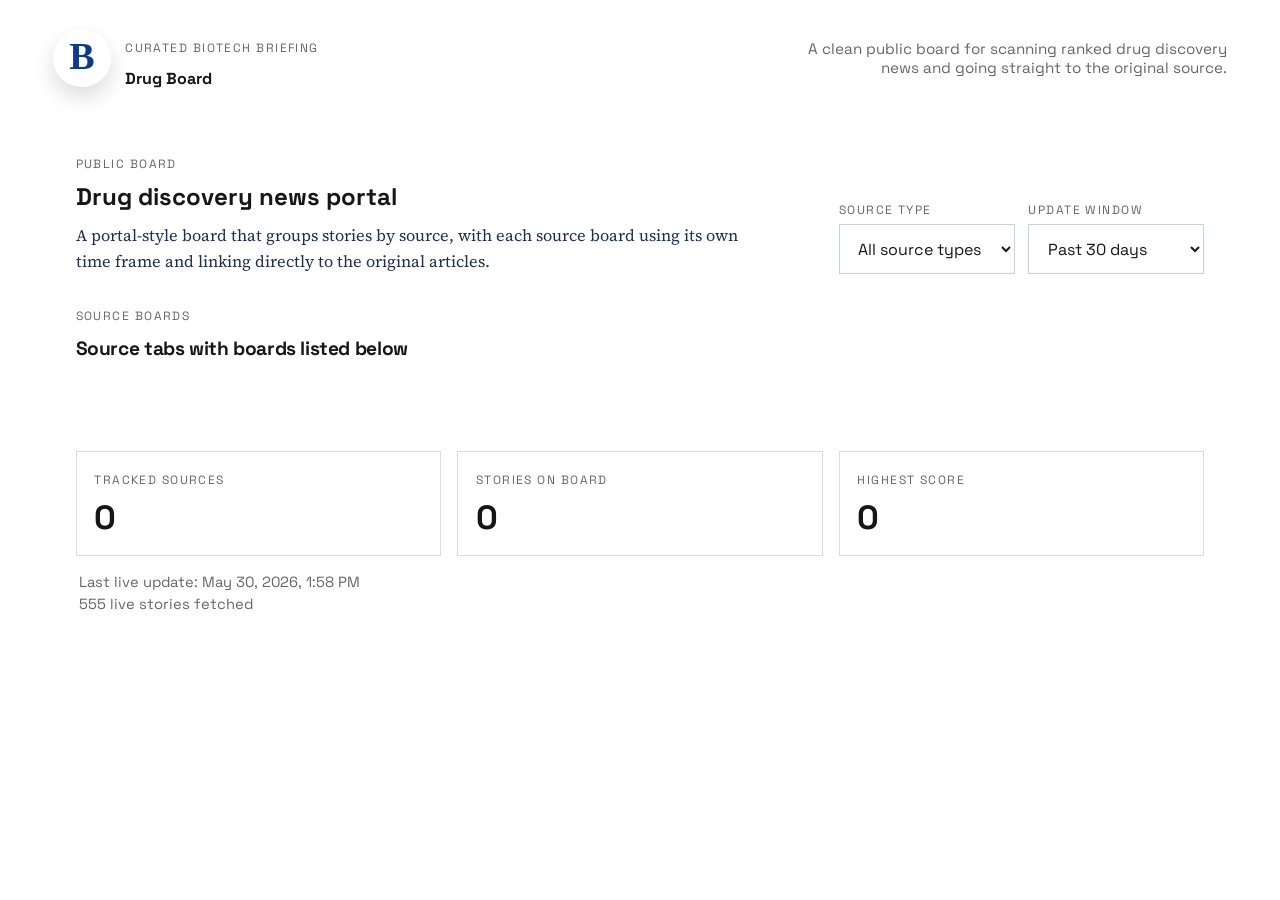
==== board.html @ f60fbf6a "Initial Drug Board website" ====
<!DOCTYPE html>
<html lang="en">
<head>
  <meta charset="UTF-8">
  <meta name="viewport" content="width=device-width, initial-scale=1.0">
  <title>Drug Board | News Board</title>
  <link rel="icon" type="image/svg+xml" href="assets/favicon-b.svg">
  <link rel="preconnect" href="https://fonts.googleapis.com">
  <link rel="preconnect" href="https://fonts.gstatic.com" crossorigin>
  <link href="https://fonts.googleapis.com/css2?family=Space+Grotesk:wght@400;500;700&family=Source+Serif+4:wght@400;600&display=swap" rel="stylesheet">
  <link rel="stylesheet" href="styles.css?v=20260530-board-filters">
</head>
<body data-page="board">
  <div class="background-orb orb-a"></div>
  <div class="background-orb orb-b"></div>

  <main class="app-shell">
    <header class="masthead">
      <div class="masthead-primary">
        <div class="brand-lockup">
          <div class="brand-mark">
            <img src="assets/logo-b.svg" alt="Drug Board logo">
          </div>
          <div>
            <p class="eyebrow">Curated biotech briefing</p>
            <p class="brand-name">Drug Board</p>
          </div>
        </div>
      </div>
      <div class="masthead-note">A clean public board for scanning ranked drug discovery news and going straight to the original source.</div>
    </header>

    <section class="panel board-panel">
      <div class="panel-heading board-heading">
        <div>
          <p class="section-label">Public board</p>
          <h2>Drug discovery news portal</h2>
          <p class="board-intro">
            A portal-style board that groups stories by source, with each source board using its own time frame and linking directly to the original articles.
          </p>
        </div>

        <div class="controls">
          <label class="control">
            <span>Source type</span>
            <select id="source-filter">
              <option value="all">All source types</option>
            </select>
          </label>
          <label class="control">
            <span>Update window</span>
            <select id="update-window">
              <option value="all">All dates</option>
              <option value="1">Yesterday only</option>
              <option value="3">Past 3 days</option>
              <option value="7">Past 7 days</option>
              <option value="30" selected>Past 30 days</option>
            </select>
          </label>
        </div>
      </div>

      <div class="portal-shell">
        <section class="portal-sources">
          <div class="portal-section-head">
            <p class="section-label">Source boards</p>
            <h3>Source tabs with boards listed below</h3>
          </div>
          <div class="portal-tabs" id="portal-tabs"></div>
          <div class="portal-tab-panels" id="portal-tab-panels"></div>
        </section>
      </div>
    </section>

    <section class="panel summary-panel">
      <div class="hero-metrics" id="hero-metrics">
        <article>
          <span class="metric-label">Tracked sources</span>
          <strong id="source-count">0</strong>
        </article>
        <article>
          <span class="metric-label">Stories on board</span>
          <strong id="story-count">0</strong>
        </article>
        <article>
          <span class="metric-label">Highest score</span>
          <strong id="top-score">0</strong>
        </article>
      </div>
      <div class="update-status-bar">
        <div class="update-status-copy">
          <span id="last-updated-label">Last live update: not available yet</span>
          <span id="update-item-count"></span>
        </div>
      </div>
    </section>
  </main>

  <template id="portal-source-tab-template">
    <button class="portal-tab-button" type="button"></button>
  </template>

  <template id="portal-source-panel-template">
    <article class="portal-source-panel">
      <div class="portal-source-board-head">
        <div>
          <p class="section-label portal-source-type"></p>
          <h3 class="portal-source-name"></h3>
        </div>
        <span class="portal-window-badge"></span>
      </div>
      <ul class="portal-story-list"></ul>
      <div class="portal-board-footer">
        <a class="source-link portal-board-link" target="_blank" rel="noreferrer">Visit source</a>
      </div>
    </article>
  </template>

  <script src="app.js?v=20260530-window-badges" defer></script>
</body>
</html>
---- styles.css ----
:root {
  --bg: #d8d8d8;
  --bg-alt: #eeeeee;
  --ink: #161616;
  --muted: #666666;
  --panel: rgba(242, 242, 242, 0.88);
  --line: rgba(22, 22, 22, 0.14);
  --accent: #2f2f2f;
  --accent-soft: rgba(47, 47, 47, 0.12);
  --warm: #3a3a3a;
  --shadow: 0 24px 60px rgba(0, 0, 0, 0.14);
}

* {
  box-sizing: border-box;
}

html {
  scroll-behavior: smooth;
}

body {
  margin: 0;
  min-height: 100vh;
  color: var(--ink);
  background:
    radial-gradient(circle at top left, rgba(120, 120, 120, 0.16), transparent 30%),
    linear-gradient(180deg, #f1f1f1 0%, #e3e3e3 45%, #d6d6d6 100%);
  font-family: "Space Grotesk", sans-serif;
  position: relative;
  overflow-x: hidden;
}

.background-orb {
  position: fixed;
  width: 34rem;
  height: 34rem;
  border-radius: 999px;
  filter: blur(48px);
  opacity: 0.55;
  pointer-events: none;
  z-index: 0;
}

.orb-a {
  top: -10rem;
  right: -10rem;
  background: rgba(110, 110, 110, 0.18);
}

.orb-b {
  left: -8rem;
  bottom: -10rem;
  background: rgba(90, 90, 90, 0.16);
}

.app-shell {
  width: min(1180px, calc(100% - 2rem));
  margin: 0 auto;
  padding: 1.4rem 0 4rem;
  position: relative;
  z-index: 1;
}

.masthead {
  display: flex;
  align-items: center;
  justify-content: space-between;
  gap: 1rem;
  margin-bottom: 1rem;
  padding: 0.35rem 0.2rem;
}

.masthead-primary {
  display: flex;
  align-items: center;
  gap: 1rem;
  flex-wrap: wrap;
}

.brand-lockup {
  display: flex;
  align-items: center;
  gap: 0.9rem;
}

.brand-mark {
  width: 3.6rem;
  height: 3.6rem;
  display: grid;
  place-items: center;
  border-radius: 999px;
  box-shadow: 0 14px 28px rgba(0, 0, 0, 0.12);
  overflow: hidden;
}

.brand-mark img {
  width: 100%;
  height: 100%;
  display: block;
}

.brand-name {
  margin: 0.2rem 0 0;
  font-size: 1rem;
  font-weight: 700;
  color: var(--ink);
}

.page-switcher {
  display: flex;
  gap: 0.65rem;
  flex-wrap: wrap;
}

.public-board-badge {
  display: inline-flex;
  align-items: center;
  padding: 0.72rem 1rem;
  border-radius: 999px;
  border: 1px solid rgba(40, 40, 40, 0.16);
  background: rgba(255, 255, 255, 0.7);
  color: var(--accent);
  font-size: 0.92rem;
  font-weight: 600;
}

.page-link {
  display: inline-flex;
  align-items: center;
  padding: 0.7rem 0.95rem;
  border-radius: 999px;
  border: 1px solid rgba(40, 40, 40, 0.16);
  background: rgba(255, 255, 255, 0.7);
  color: var(--ink);
  text-decoration: none;
  font-size: 0.92rem;
  transition: transform 160ms ease, background 160ms ease, border-color 160ms ease;
}

.page-link:hover {
  transform: translateY(-1px);
  color: var(--accent);
}

.page-link.active {
  background: rgba(47, 47, 47, 0.1);
  border-color: rgba(47, 47, 47, 0.18);
  color: var(--accent);
  font-weight: 600;
}

.masthead-note {
  max-width: 28rem;
  text-align: right;
  color: var(--muted);
  font-size: 0.95rem;
}

.panel {
  border: 1px solid var(--line);
  background: linear-gradient(180deg, rgba(248, 248, 248, 0.95), rgba(233, 233, 233, 0.88));
  backdrop-filter: blur(18px);
  box-shadow: var(--shadow);
}

.eyebrow,
.section-label,
.metric-label,
.news-meta,
.score-breakdown,
.control span {
  text-transform: uppercase;
  letter-spacing: 0.12em;
  font-size: 0.75rem;
  color: var(--muted);
}

.panel h2,
.sidebar-card h3,
.news-headline {
  margin: 0;
  line-height: 1.05;
}

.strategy-grid p,
.sidebar-card p,
.news-summary {
  font-family: "Source Serif 4", serif;
  font-size: 1.08rem;
  line-height: 1.65;
  color: #2b2b2b;
}

.hero-metrics {
  display: grid;
  grid-template-columns: repeat(3, minmax(0, 1fr));
  gap: 1rem;
}

.hero-metrics article,
.strategy-grid article,
.sidebar-card,
.news-card {
  border: 1px solid rgba(40, 40, 40, 0.16);
  background: rgba(255, 255, 255, 0.66);
}

.hero-metrics article {
  border-radius: 0;
  padding: 1rem 1.1rem;
}

.hero-metrics strong {
  display: block;
  margin-top: 0.4rem;
  font-size: 2.1rem;
  letter-spacing: -0.03em;
}

.panel {
  margin-top: 1.5rem;
  border-radius: 28px;
  padding: 1.6rem;
  animation: rise-in 0.7s ease-out both;
  animation-delay: 0.08s;
}

.summary-panel {
  padding-top: 1.2rem;
  padding-bottom: 1.2rem;
}

.update-status-bar {
  display: flex;
  justify-content: space-between;
  gap: 1rem;
  margin-top: 1rem;
  padding: 0.1rem 0.2rem 0;
  color: var(--muted);
  font-size: 0.92rem;
}

.update-status-copy {
  display: grid;
  gap: 0.25rem;
}

.update-status-actions {
  display: flex;
  align-items: center;
  justify-content: flex-end;
  flex-wrap: wrap;
  gap: 0.8rem;
}

.update-now-button {
  min-width: 8.5rem;
}

.update-now-button:disabled {
  cursor: wait;
  opacity: 0.72;
  transform: none;
}

.update-now-status {
  margin: 0;
  min-height: 0;
  text-align: right;
}

.panel-heading,
.board-heading {
  display: flex;
  align-items: end;
  justify-content: space-between;
  gap: 1rem;
}

.strategy-grid {
  margin-top: 1rem;
  display: grid;
  grid-template-columns: repeat(3, minmax(0, 1fr));
  gap: 1rem;
}

.board-intro {
  max-width: 42rem;
  margin: 0.8rem 0 0;
  font-family: "Source Serif 4", serif;
  font-size: 1.02rem;
  line-height: 1.6;
  color: #1c304d;
}

.portal-shell {
  margin-top: 1.35rem;
  display: grid;
  gap: 1.1rem;
}

.portal-section-head h3 {
  margin: 0.15rem 0 0;
  font-size: 1.2rem;
  letter-spacing: -0.02em;
}

.portal-sources {
  display: grid;
  gap: 0.9rem;
}

.portal-tabs {
  display: flex;
  flex-wrap: wrap;
  gap: 0.7rem;
}

.portal-tab-button {
  display: inline-flex;
  align-items: center;
  padding: 0.7rem 1rem;
  border-radius: 0;
  border: 1px solid rgba(40, 40, 40, 0.16);
  background: linear-gradient(180deg, #edf6ff 0%, #dbeeff 100%);
  color: var(--ink);
  font: inherit;
  cursor: pointer;
  transition: transform 160ms ease, background 160ms ease, border-color 160ms ease;
  box-shadow: 0 6px 16px rgba(0, 0, 0, 0.08);
}

.portal-tab-button:hover {
  transform: translateY(-2px);
  color: var(--accent);
  box-shadow: 0 8px 18px rgba(0, 0, 0, 0.1);
}

.portal-tab-button.active {
  background: linear-gradient(180deg, #dcecff 0%, #c8e0ff 100%);
  border-color: rgba(92, 142, 196, 0.35);
  color: var(--accent);
  font-weight: 600;
}

.portal-tab-button:nth-child(4n + 1) {
  background: linear-gradient(180deg, #edf6ff 0%, #dbeeff 100%);
  border-color: rgba(148, 181, 214, 0.4);
}

.portal-tab-button:nth-child(4n + 2) {
  background: linear-gradient(180deg, #fff7dd 0%, #f9edbf 100%);
  border-color: rgba(208, 190, 122, 0.42);
}

.portal-tab-button:nth-child(4n + 3) {
  background: linear-gradient(180deg, #eef8e7 0%, #dbeccd 100%);
  border-color: rgba(151, 183, 133, 0.4);
}

.portal-tab-button:nth-child(4n + 4) {
  background: linear-gradient(180deg, #f7ecff 0%, #ead6fb 100%);
  border-color: rgba(175, 150, 208, 0.4);
}

.portal-tab-button:nth-child(4n + 2).active {
  background: linear-gradient(180deg, #fef0be 0%, #f4e29a 100%);
}

.portal-tab-button:nth-child(4n + 3).active {
  background: linear-gradient(180deg, #deefcf 0%, #c9dfb6 100%);
}

.portal-tab-button:nth-child(4n + 4).active {
  background: linear-gradient(180deg, #eddcff 0%, #dec3fb 100%);
}

.portal-tab-panels {
  display: grid;
  gap: 1rem;
}

.portal-source-panel {
  border: 1px solid rgba(40, 40, 40, 0.16);
  background: linear-gradient(180deg, #f7fbff 0%, #eef6ff 100%);
  border-radius: 0;
  padding: 1rem 1rem 0.95rem;
  box-shadow: 0 10px 24px rgba(0, 0, 0, 0.08);
}

.portal-source-panel:nth-child(4n + 1) {
  background: linear-gradient(180deg, #f7fbff 0%, #eef6ff 100%);
  border-color: rgba(148, 181, 214, 0.42);
}

.portal-source-panel:nth-child(4n + 2) {
  background: linear-gradient(180deg, #fffbee 0%, #fff3d6 100%);
  border-color: rgba(208, 190, 122, 0.42);
}

.portal-source-panel:nth-child(4n + 3) {
  background: linear-gradient(180deg, #f5fbef 0%, #e8f4dd 100%);
  border-color: rgba(151, 183, 133, 0.42);
}

.portal-source-panel:nth-child(4n + 4) {
  background: linear-gradient(180deg, #fbf7ff 0%, #f0e7fb 100%);
  border-color: rgba(175, 150, 208, 0.42);
}

.portal-source-board-head {
  display: flex;
  align-items: flex-start;
  justify-content: space-between;
  gap: 0.8rem;
}

.portal-source-board-head h3 {
  margin: 0.15rem 0 0;
  font-size: 1.12rem;
  letter-spacing: -0.02em;
}

.portal-window-badge {
  flex-shrink: 0;
  display: inline-flex;
  align-items: center;
  padding: 0.42rem 0.72rem;
  border-radius: 999px;
  background: rgba(70, 70, 70, 0.08);
  border: 1px solid rgba(70, 70, 70, 0.14);
  color: var(--accent);
  font-size: 0.78rem;
  font-weight: 600;
}

.portal-story-list {
  list-style: none;
  margin: 1rem 0 0;
  padding: 0;
  display: grid;
  gap: 0.7rem;
}

.workspace-tab-panels {
  display: grid;
  gap: 1rem;
}

.workspace-source-panel {
  padding-bottom: 1.1rem;
}

.workspace-source-stories {
  margin-top: 1rem;
  display: grid;
  gap: 1rem;
}

body[data-page="workspace"] .workspace-source-panel:nth-child(4n + 1) {
  background: linear-gradient(180deg, #f7fbff 0%, #eef6ff 100%);
  border-color: rgba(148, 181, 214, 0.42);
}

body[data-page="workspace"] .workspace-source-panel:nth-child(4n + 2) {
  background: linear-gradient(180deg, #fffbee 0%, #fff3d6 100%);
  border-color: rgba(208, 190, 122, 0.42);
}

body[data-page="workspace"] .workspace-source-panel:nth-child(4n + 3) {
  background: linear-gradient(180deg, #f5fbef 0%, #e8f4dd 100%);
  border-color: rgba(151, 183, 133, 0.42);
}

body[data-page="workspace"] .workspace-source-panel:nth-child(4n + 4) {
  background: linear-gradient(180deg, #fbf7ff 0%, #f0e7fb 100%);
  border-color: rgba(175, 150, 208, 0.42);
}

.portal-story-item {
  display: grid;
  gap: 0.18rem;
  padding-top: 0.7rem;
  border-top: 1px solid rgba(28, 48, 77, 0.1);
}

.portal-story-item:first-child {
  border-top: 0;
  padding-top: 0;
}

.portal-story-date {
  color: var(--muted);
  font-size: 0.75rem;
  text-transform: uppercase;
  letter-spacing: 0.08em;
}

.portal-story-link {
  color: var(--ink);
  text-decoration: none;
  font-family: "Source Serif 4", serif;
  font-size: 0.99rem;
  line-height: 1.45;
}

.portal-story-link:hover {
  color: var(--accent);
}

.portal-board-footer {
  margin-top: 1rem;
  padding-top: 0.8rem;
  border-top: 1px solid rgba(28, 48, 77, 0.1);
  display: flex;
  justify-content: flex-start;
}

.strategy-grid article,
.sidebar-card,
.news-card {
  border-radius: 22px;
  padding: 1.2rem;
}

.strategy-grid h3,
.sidebar-card h3 {
  margin-top: 0.15rem;
  margin-bottom: 0.55rem;
  font-size: 1.15rem;
  letter-spacing: -0.02em;
}

.controls {
  display: flex;
  flex-wrap: wrap;
  gap: 0.85rem;
}

.studio-layout {
  margin-top: 1.2rem;
  display: grid;
  grid-template-columns: minmax(320px, 0.9fr) minmax(0, 1.1fr);
  gap: 1rem;
}

.studio-card {
  border: 1px solid rgba(28, 48, 77, 0.16);
  background: rgba(247, 250, 255, 0.68);
  border-radius: 22px;
  padding: 1.2rem;
}

.studio-card-heading,
.output-header {
  display: flex;
  align-items: start;
  justify-content: space-between;
  gap: 1rem;
}

.output-actions {
  display: flex;
  flex-wrap: wrap;
  gap: 0.65rem;
  justify-content: flex-end;
}

.generator-controls,
.generator-actions {
  display: flex;
  flex-wrap: wrap;
  gap: 0.85rem;
  margin-top: 1rem;
}

.selection-toolbar {
  display: flex;
  align-items: center;
  flex-wrap: wrap;
  gap: 0.75rem;
  margin-top: 1rem;
}

.selection-status {
  color: var(--muted);
  font-size: 0.92rem;
}

.annotation-instructions {
  margin-top: 1rem;
  padding: 1rem;
  border-radius: 18px;
  border: 1px solid rgba(28, 48, 77, 0.14);
  background: rgba(255, 255, 255, 0.7);
}

.annotation-instructions p {
  margin: 0.25rem 0;
  color: #1c304d;
}

.primary-button,
.action-button,
.tab-button {
  border: 1px solid rgba(28, 48, 77, 0.16);
  border-radius: 999px;
  padding: 0.8rem 1rem;
  font: inherit;
  cursor: pointer;
  transition: transform 160ms ease, background 160ms ease, border-color 160ms ease;
}

.primary-button {
  background: linear-gradient(135deg, #173b73 0%, #1e40af 100%);
  color: #f5f8ff;
  border-color: rgba(30, 64, 175, 0.22);
  font-weight: 600;
}

.action-button,
.tab-button {
  background: rgba(255, 255, 255, 0.78);
  color: var(--ink);
}

.ghost-button {
  background: rgba(255, 255, 255, 0.5);
}

.primary-button:hover,
.action-button:hover,
.tab-button:hover {
  transform: translateY(-1px);
}

.output-tabs {
  display: flex;
  gap: 0.65rem;
  margin-bottom: 1rem;
}

.tab-button.active {
  background: rgba(30, 64, 175, 0.12);
  color: var(--accent);
  border-color: rgba(30, 64, 175, 0.2);
  font-weight: 600;
}

.output-panel {
  display: none;
}

.output-panel.active {
  display: block;
}

.output-text {
  width: 100%;
  min-height: 28rem;
  margin-top: 1rem;
  border: 1px solid rgba(28, 48, 77, 0.16);
  border-radius: 18px;
  padding: 1rem;
  resize: vertical;
  background: rgba(255, 255, 255, 0.82);
  color: var(--ink);
  font: 0.95rem/1.6 "Source Serif 4", serif;
}

.board-outputs-card {
  margin-top: 1.2rem;
}

.platform-note {
  margin: 1rem 0 0;
  color: var(--muted);
  font-size: 0.92rem;
  line-height: 1.55;
}

.platform-status {
  min-height: 1.4rem;
  margin: 1rem 0 0;
  color: var(--accent);
  font-size: 0.92rem;
}

.control {
  display: grid;
  gap: 0.35rem;
}

body[data-page="workspace"] .workspace-board-panel .board-intro {
  max-width: 54rem;
}

body[data-page="workspace"] .workspace-board-panel .controls {
  align-items: end;
}

.control select {
  min-width: 11rem;
  border: 1px solid rgba(28, 48, 77, 0.22);
  border-radius: 14px;
  padding: 0.8rem 0.9rem;
  background: rgba(255, 255, 255, 0.88);
  font: inherit;
  color: var(--ink);
  box-shadow: inset 0 1px 0 rgba(255, 255, 255, 0.6);
}

.control input {
  min-width: 16rem;
  border: 1px solid rgba(28, 48, 77, 0.22);
  border-radius: 14px;
  padding: 0.8rem 0.9rem;
  background: rgba(255, 255, 255, 0.88);
  font: inherit;
  color: var(--ink);
}

.source-manager {
  margin-top: 1rem;
  display: grid;
  gap: 0.8rem;
  padding-top: 1rem;
  border-top: 1px solid rgba(28, 48, 77, 0.12);
}

.source-input-control,
.source-input-control input {
  width: 100%;
}

.board-layout {
  margin-top: 1.25rem;
  display: block;
}

.news-list,
.sidebar,
.info-grid {
  display: grid;
  gap: 1rem;
}

.info-grid {
  grid-template-columns: repeat(2, minmax(0, 1fr));
}

.news-card {
  display: grid;
  gap: 1rem;
  transition: transform 180ms ease, box-shadow 180ms ease;
  position: relative;
}

body[data-page="workspace"] .news-card {
  border: 1px solid rgba(28, 48, 77, 0.14);
  background: rgba(255, 255, 255, 0.86);
}

.selectable-copy {
  display: grid;
  gap: 0.75rem;
  padding: 0.95rem;
  border-radius: 18px;
  background: rgba(255, 255, 255, 0.56);
  border: 1px dashed rgba(40, 40, 40, 0.12);
  user-select: text;
}

.selectable-copy mark {
  background: rgba(140, 140, 140, 0.24);
  color: inherit;
  border-radius: 0.25rem;
  padding: 0 0.1rem;
}

.card-actions {
  display: flex;
  justify-content: flex-start;
  flex-wrap: wrap;
  gap: 0.75rem;
}

body[data-page="workspace"] .card-actions {
  padding-top: 0.15rem;
}

.inline-highlight-button {
  background: rgba(255, 255, 255, 0.8);
}

.publish-toggle-button.active {
  background: rgba(47, 47, 47, 0.1);
  color: var(--accent);
  border-color: rgba(47, 47, 47, 0.18);
  font-weight: 600;
}

.archive-toggle-button {
  background: rgba(255, 255, 255, 0.8);
}

.archive-toggle-button.active {
  background: rgba(140, 140, 140, 0.14);
  color: #3a3a3a;
  border-color: rgba(90, 90, 90, 0.2);
  font-weight: 600;
}

.glossary-block {
  display: grid;
  gap: 0.7rem;
}

.glossary-title {
  margin: 0;
  color: var(--muted);
  text-transform: uppercase;
  letter-spacing: 0.12em;
  font-size: 0.75rem;
}

.glossary-list {
  display: grid;
  gap: 0.7rem;
}

.glossary-item,
.glossary-empty {
  padding: 0.9rem 1rem;
  border-radius: 16px;
  border: 1px solid rgba(28, 48, 77, 0.12);
  background: rgba(255, 255, 255, 0.72);
}

.glossary-item p,
.glossary-empty {
  margin: 0.35rem 0 0;
  color: #2b2b2b;
  font-family: "Source Serif 4", serif;
  line-height: 1.55;
}

.glossary-term-row {
  display: flex;
  flex-wrap: wrap;
  justify-content: space-between;
  gap: 0.65rem;
}

.glossary-pronunciation-row {
  display: flex;
  align-items: center;
  justify-content: space-between;
  gap: 0.75rem;
  margin-top: 0.55rem;
}

.glossary-pronunciation {
  color: var(--muted);
  font-size: 0.9rem;
}

.glossary-ipa {
  color: var(--accent);
  font-size: 0.9rem;
}

.speak-button {
  padding: 0.5rem 0.8rem;
}

body[data-page="board"] .inline-highlight-button,
body[data-page="board"] .archive-toggle-button,
body[data-page="board"] .glossary-block {
  display: none;
}

body[data-page="workspace"] .board-panel,
body[data-page="workspace"] .summary-panel {
  border: 0 !important;
  box-shadow: none !important;
  background: transparent !important;
  backdrop-filter: none !important;
  border-radius: 0 !important;
}

body[data-page="workspace"] .portal-tab-button {
  border-radius: 0 !important;
}

body[data-page="board"] .summary-panel {
  padding-top: 1rem;
}

body[data-page="board"] .board-panel {
  padding-bottom: 1.35rem;
}

body[data-page="board"] .control select {
  border-radius: 0;
}

body[data-page="board"] .board-panel,
body[data-page="board"] .summary-panel {
  border: 0 !important;
  box-shadow: none !important;
  background: transparent !important;
  backdrop-filter: none !important;
}

body[data-page="board"] .selectable-copy,
body[data-page="board"] .tag-row,
body[data-page="board"] .publish-toggle-button,
body[data-page="board"] .score-pill,
body[data-page="board"] .score-breakdown {
  display: none;
}

body[data-page="board"] .news-card {
  gap: 0.75rem;
  padding-top: 1rem;
  padding-bottom: 1rem;
}

body[data-page="board"] .news-topline {
  align-items: flex-start;
}

body[data-page="board"] .news-meta {
  margin: 0;
}

body[data-page="board"] .news-headline {
  margin-top: 0.35rem;
  font-size: 1.32rem;
  line-height: 1.14;
}

body[data-page="board"] .news-footer {
  justify-content: flex-start;
}

body[data-page="board"] .source-link {
  padding-left: 0;
  padding-right: 0;
  background: transparent;
  border: 0;
  border-radius: 0;
  font-weight: 600;
}

body[data-page="board"] .source-link::after {
  content: " ↗";
}

body[data-page="board"] .source-link:hover {
  text-decoration: underline;
}

.news-card:hover {
  transform: translateY(-2px);
  box-shadow: 0 20px 38px rgba(0, 0, 0, 0.14);
}

body[data-page="board"] .news-card:hover {
  transform: translateY(-1px);
  box-shadow: 0 18px 30px rgba(0, 0, 0, 0.12);
}

.news-topline,
.news-footer {
  display: flex;
  align-items: start;
  justify-content: space-between;
  gap: 1rem;
}

.news-headline {
  margin-top: 0.25rem;
  font-size: 1.42rem;
  letter-spacing: -0.025em;
}

.score-pill {
  flex-shrink: 0;
  min-width: 4.5rem;
  text-align: center;
  padding: 0.75rem 0.85rem;
  border-radius: 18px;
  background: linear-gradient(180deg, rgba(70, 70, 70, 0.14), rgba(70, 70, 70, 0.08));
  color: var(--accent);
  font-weight: 700;
  border: 1px solid rgba(70, 70, 70, 0.14);
}

.tag-row,
.source-list,
.ranking-rules {
  display: flex;
  flex-wrap: wrap;
  gap: 0.55rem;
}

.tag,
.source-chip,
.rule-chip {
  display: inline-flex;
  align-items: center;
  padding: 0.45rem 0.75rem;
  border-radius: 999px;
  border: 1px solid rgba(40, 40, 40, 0.16);
  font-size: 0.82rem;
  color: #2f2f2f;
  background: rgba(250, 250, 250, 0.82);
}

.source-chip {
  text-decoration: none;
}

.source-chip:hover,
.source-link:hover {
  color: var(--accent);
}

.source-link {
  color: var(--accent);
  text-decoration: none;
  text-decoration-thickness: 1px;
  text-underline-offset: 0.18em;
  font-weight: 600;
  padding: 0.7rem 0.95rem;
  border-radius: 999px;
  border: 1px solid rgba(70, 70, 70, 0.16);
  background: rgba(70, 70, 70, 0.08);
}

.empty-state {
  padding: 2rem;
  border-radius: 22px;
  border: 1px dashed var(--line);
  text-align: center;
  color: var(--muted);
}

@keyframes rise-in {
  from {
    opacity: 0;
    transform: translateY(16px);
  }

  to {
    opacity: 1;
    transform: translateY(0);
  }
}

body {
  background: #ffffff !important;
}

.background-orb {
  display: none;
}

.panel,
.hero-metrics article,
.strategy-grid article,
.sidebar-card,
.news-card,
.portal-source-panel,
.selectable-copy,
.glossary-item,
.glossary-empty,
.tag,
.source-chip,
.rule-chip,
.source-link,
.public-board-badge,
.page-link,
.portal-tab-button,
.portal-window-badge,
.inline-highlight-button,
.archive-toggle-button,
.publish-toggle-button,
.action-button,
.primary-button,
.control select,
.control input,
.output-text,
.score-pill {
  background: #ffffff !important;
}

.page-link.active,
.portal-tab-button.active,
.publish-toggle-button.active,
.archive-toggle-button.active {
  background: #ffffff !important;
}

.selectable-copy mark {
  background: #ffffff !important;
}

.panel,
.hero-metrics article,
.strategy-grid article,
.sidebar-card,
.news-card,
.portal-source-panel,
.selectable-copy,
.glossary-item,
.glossary-empty,
.tag,
.source-chip,
.rule-chip,
.source-link,
.public-board-badge,
.page-link,
.portal-tab-button,
.portal-window-badge,
.inline-highlight-button,
.archive-toggle-button,
.publish-toggle-button,
.action-button,
.primary-button,
.control select,
.control input,
.output-text,
.score-pill,
.brand-mark {
  box-shadow: none !important;
  backdrop-filter: none !important;
}

.panel,
.score-pill,
.source-link {
  background-image: none !important;
}

.brand-mark {
  box-shadow: 0 10px 22px rgba(0, 0, 0, 0.14) !important;
}

.public-board-badge,
.page-link,
.portal-tab-button,
.score-pill,
.source-link,
.action-button,
.primary-button {
  box-shadow: 0 6px 16px rgba(0, 0, 0, 0.08) !important;
}

.page-link:hover,
.portal-tab-button:hover,
.source-link:hover,
.action-button:hover,
.primary-button:hover {
  box-shadow: 0 8px 18px rgba(0, 0, 0, 0.1) !important;
}

@media (max-width: 920px) {
  .hero-metrics,
  .strategy-grid,
  .info-grid,
  .studio-layout {
    grid-template-columns: 1fr;
  }

  .panel-heading,
  .board-heading,
  .news-topline,
  .news-footer {
    align-items: start;
    flex-direction: column;
  }

  .controls {
    width: 100%;
  }

  .control,
  .control select {
    width: 100%;
  }

  .masthead {
    align-items: start;
    flex-direction: column;
  }

  .masthead-primary {
    width: 100%;
    justify-content: space-between;
  }

  .masthead-note {
    text-align: left;
  }

  .update-status-bar {
    flex-direction: column;
  }

  .update-status-actions {
    justify-content: flex-start;
  }

  .update-now-status {
    text-align: left;
  }
}
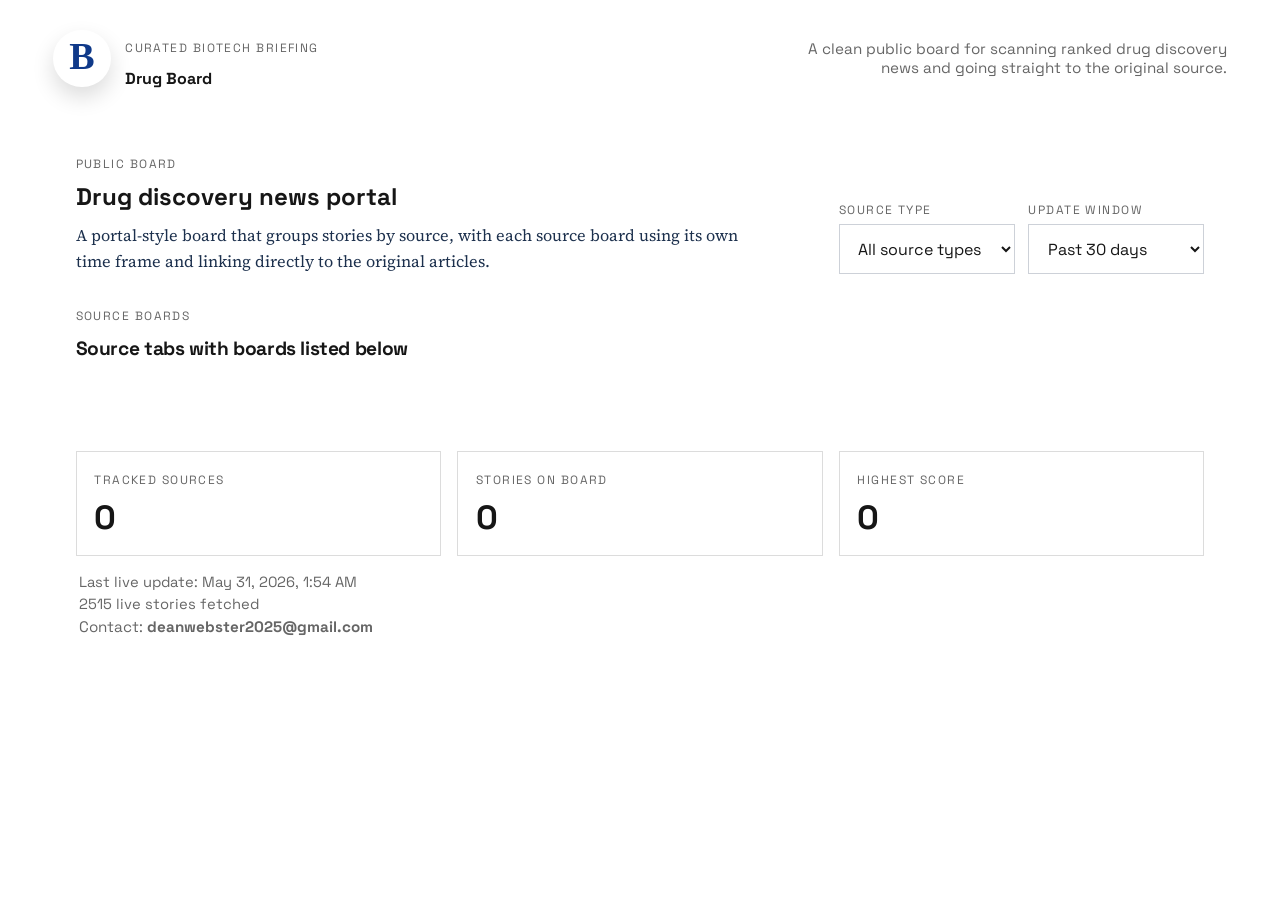
==== commit a63904c0: "Commit all local changes and push to GitHub" ====
--- a/board.html
+++ b/board.html
@@ -1,4 +1,4 @@
-<!DOCTYPE html>
+﻿<!DOCTYPE html>
 <html lang="en">
 <head>
   <meta charset="UTF-8">
@@ -26,6 +26,7 @@
             <p class="brand-name">Drug Board</p>
           </div>
         </div>
+
       </div>
       <div class="masthead-note">A clean public board for scanning ranked drug discovery news and going straight to the original source.</div>
     </header>
@@ -91,6 +92,7 @@
         <div class="update-status-copy">
           <span id="last-updated-label">Last live update: not available yet</span>
           <span id="update-item-count"></span>
+          <span class="board-contact">Contact: <a href="mailto:deanwebster2025@gmail.com">deanwebster2025@gmail.com</a></span>
         </div>
       </div>
     </section>
@@ -116,6 +118,6 @@
     </article>
   </template>
 
-  <script src="app.js?v=20260530-window-badges" defer></script>
+  <script src="app.js?v=20260530-editorial-output-3" defer></script>
 </body>
 </html>
--- a/styles.css
+++ b/styles.css
@@ -1,4 +1,4 @@
-:root {
+﻿:root {
   --bg: #d8d8d8;
   --bg-alt: #eeeeee;
   --ink: #161616;
@@ -1219,3 +1219,18 @@
     text-align: left;
   }
 }
+
+.board-contact {
+  color: var(--muted-text);
+  font-size: 0.95rem;
+}
+
+.board-contact a {
+  color: var(--accent-dark);
+  font-weight: 700;
+  text-decoration: none;
+}
+
+.board-contact a:hover {
+  text-decoration: underline;
+}
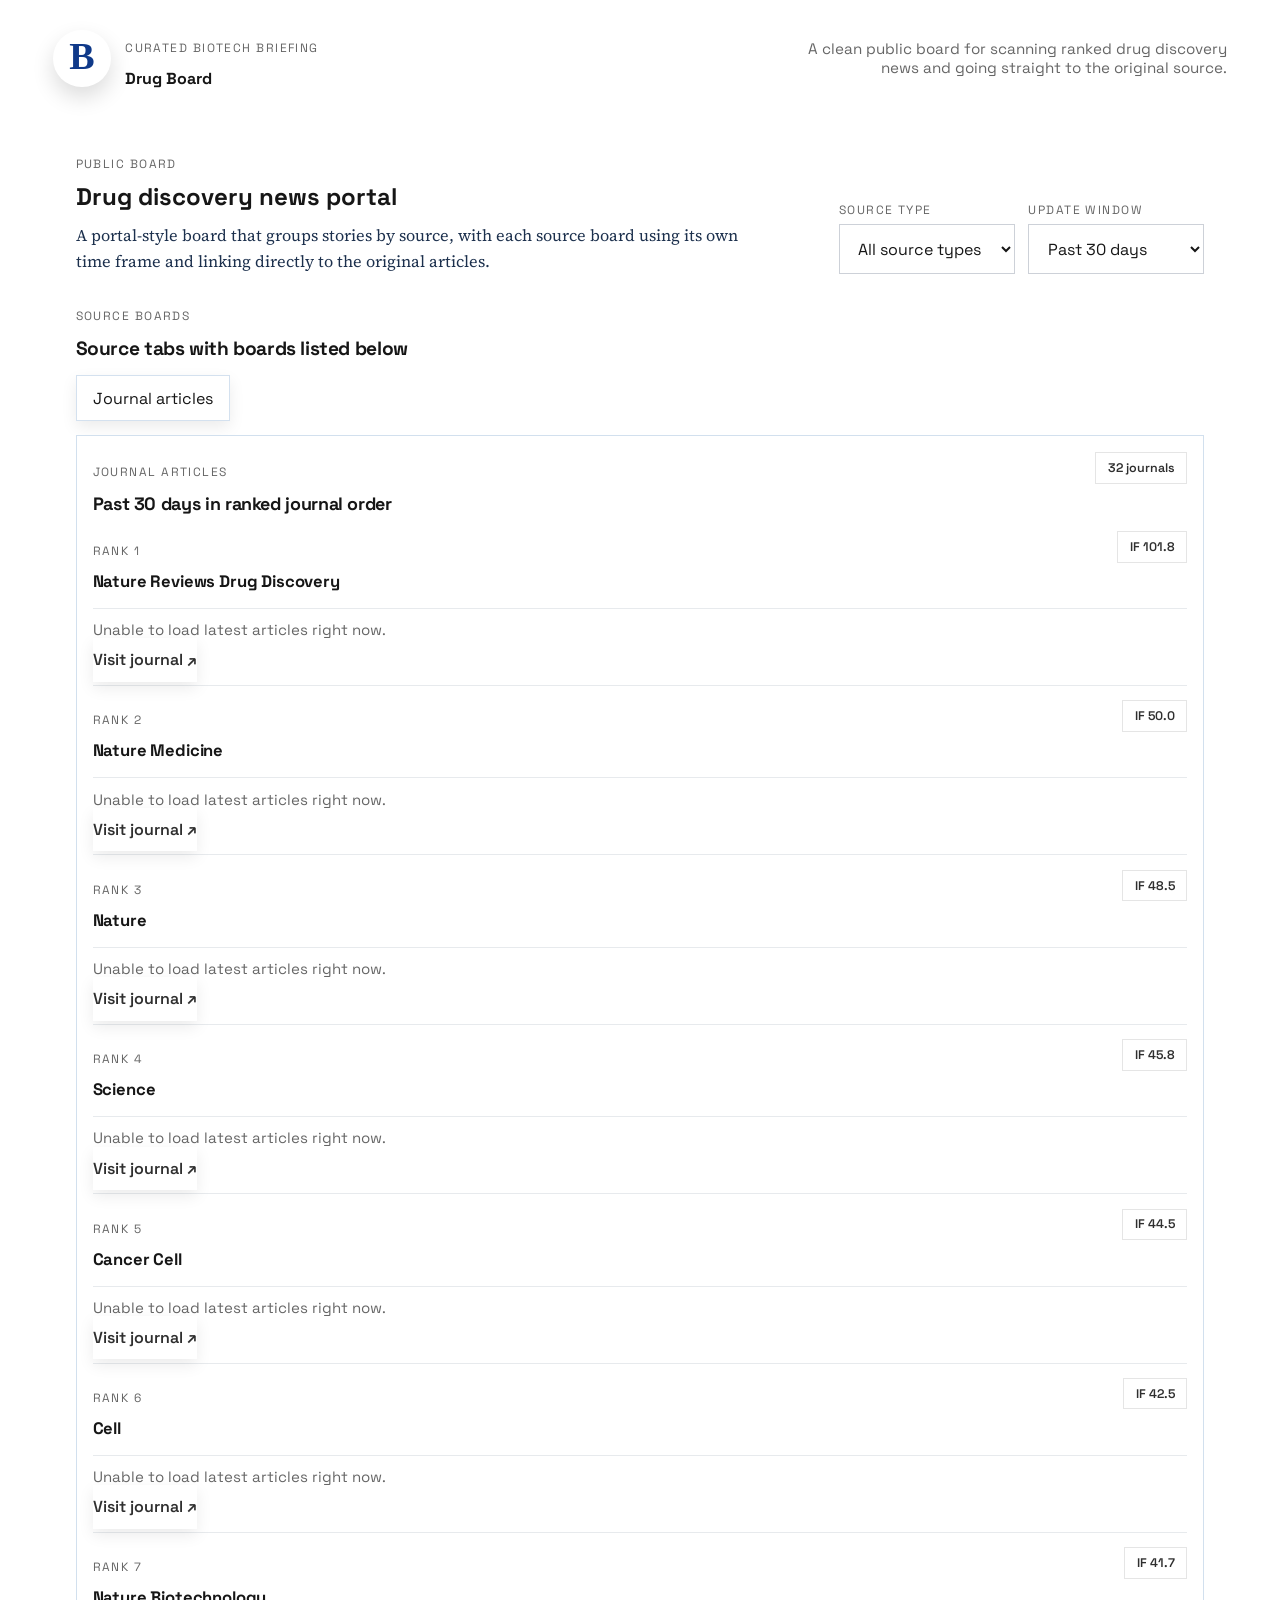
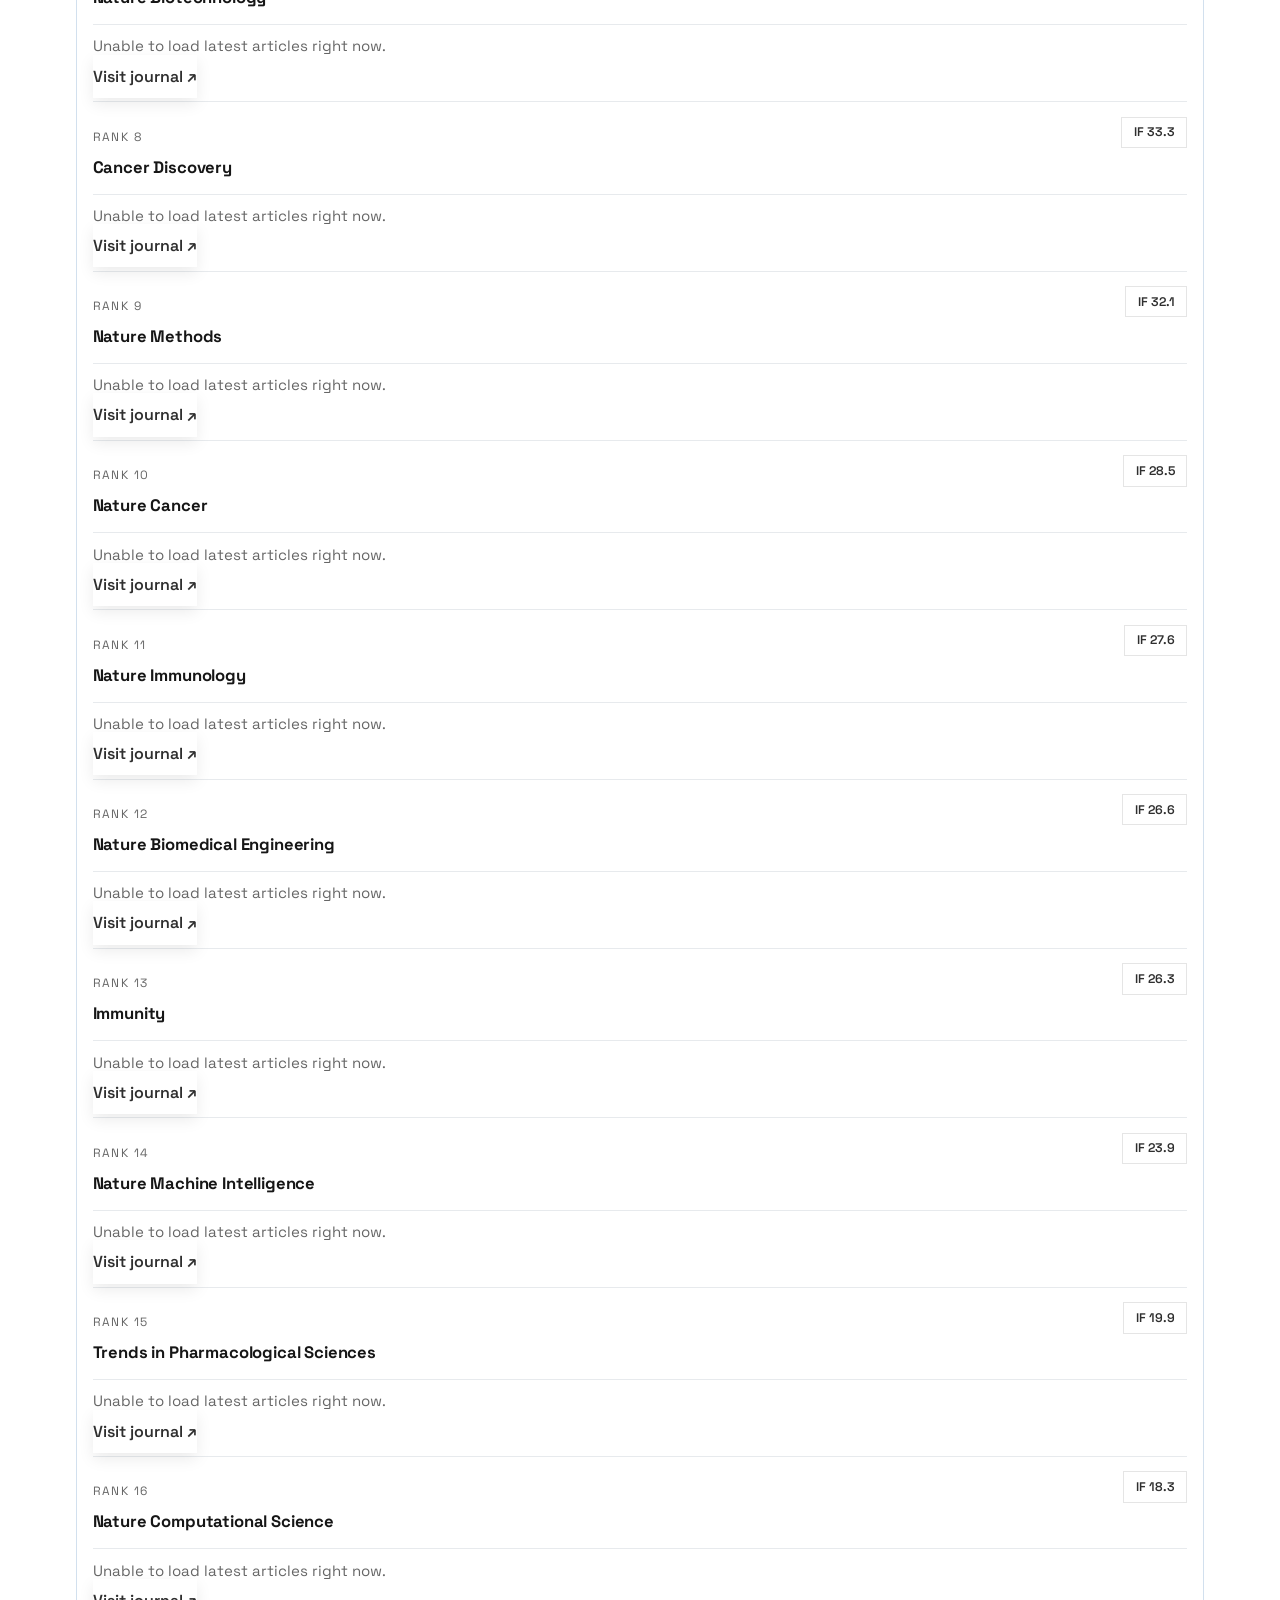
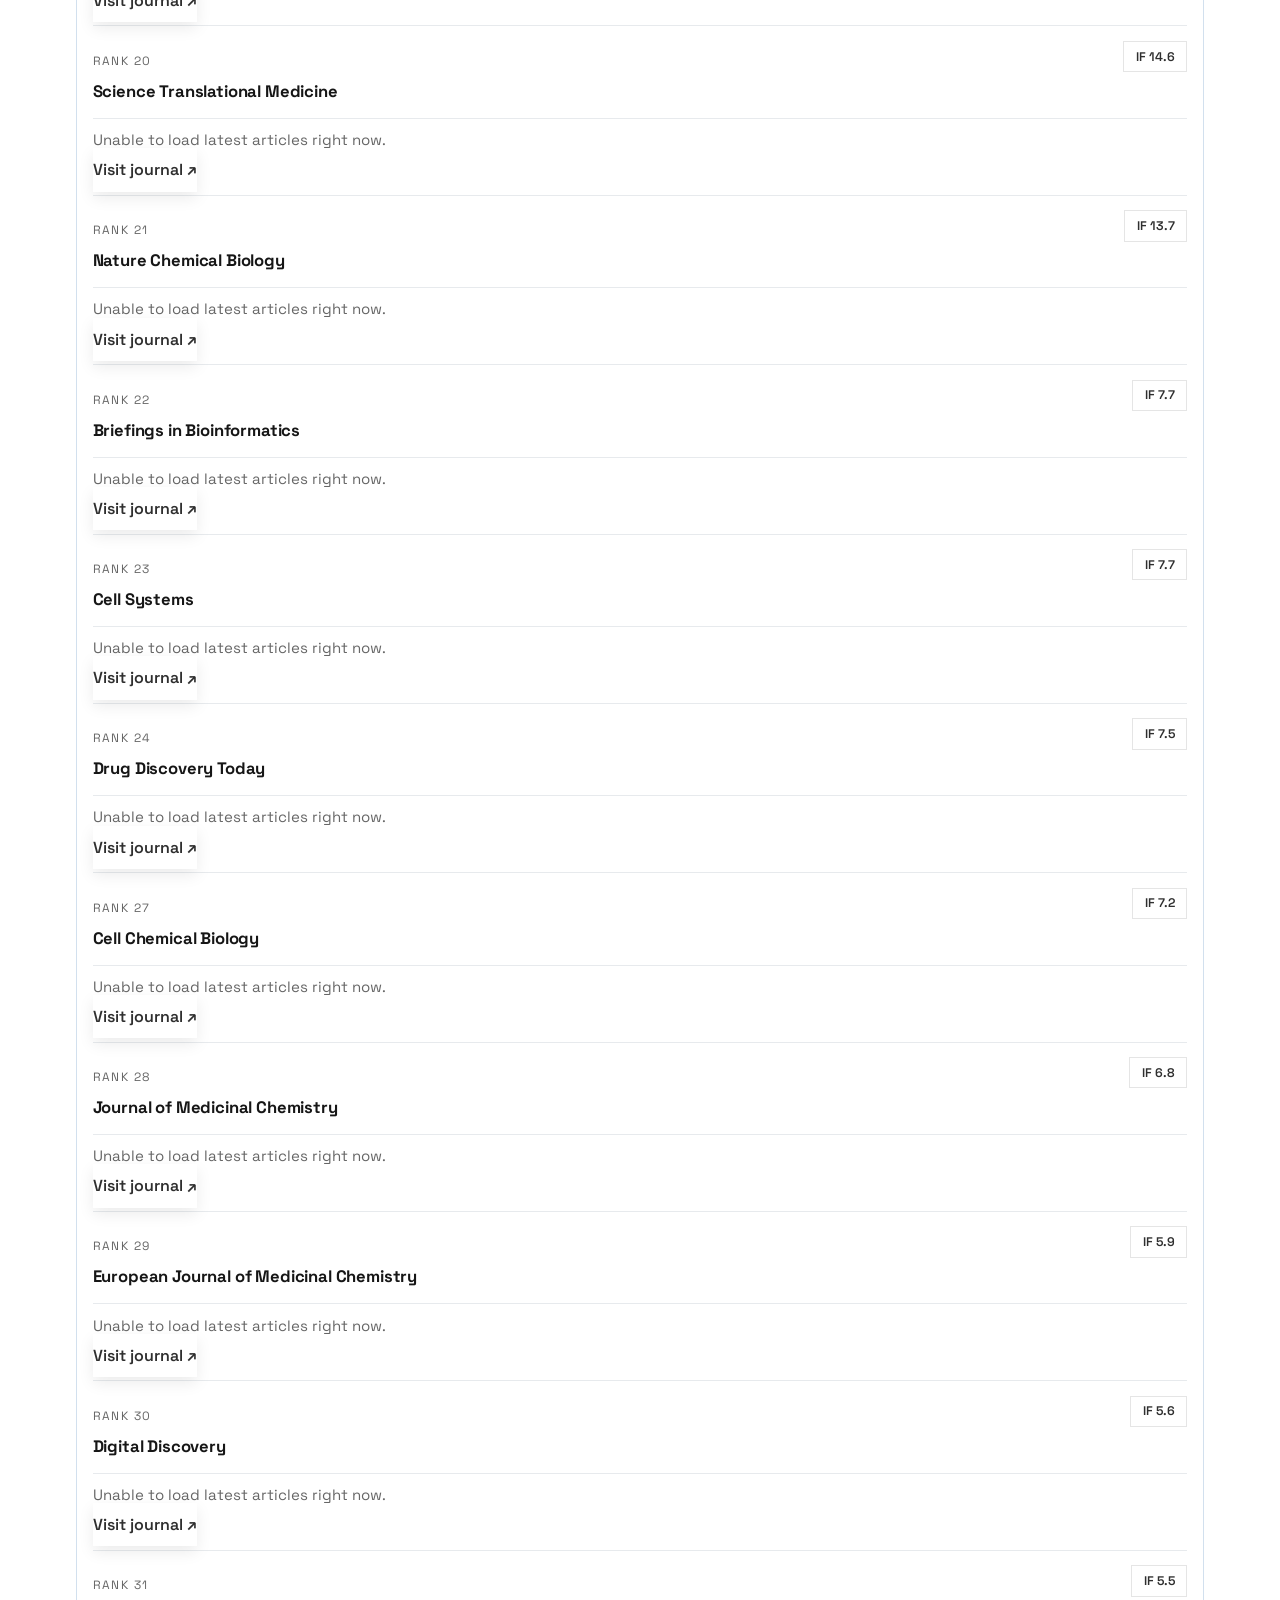
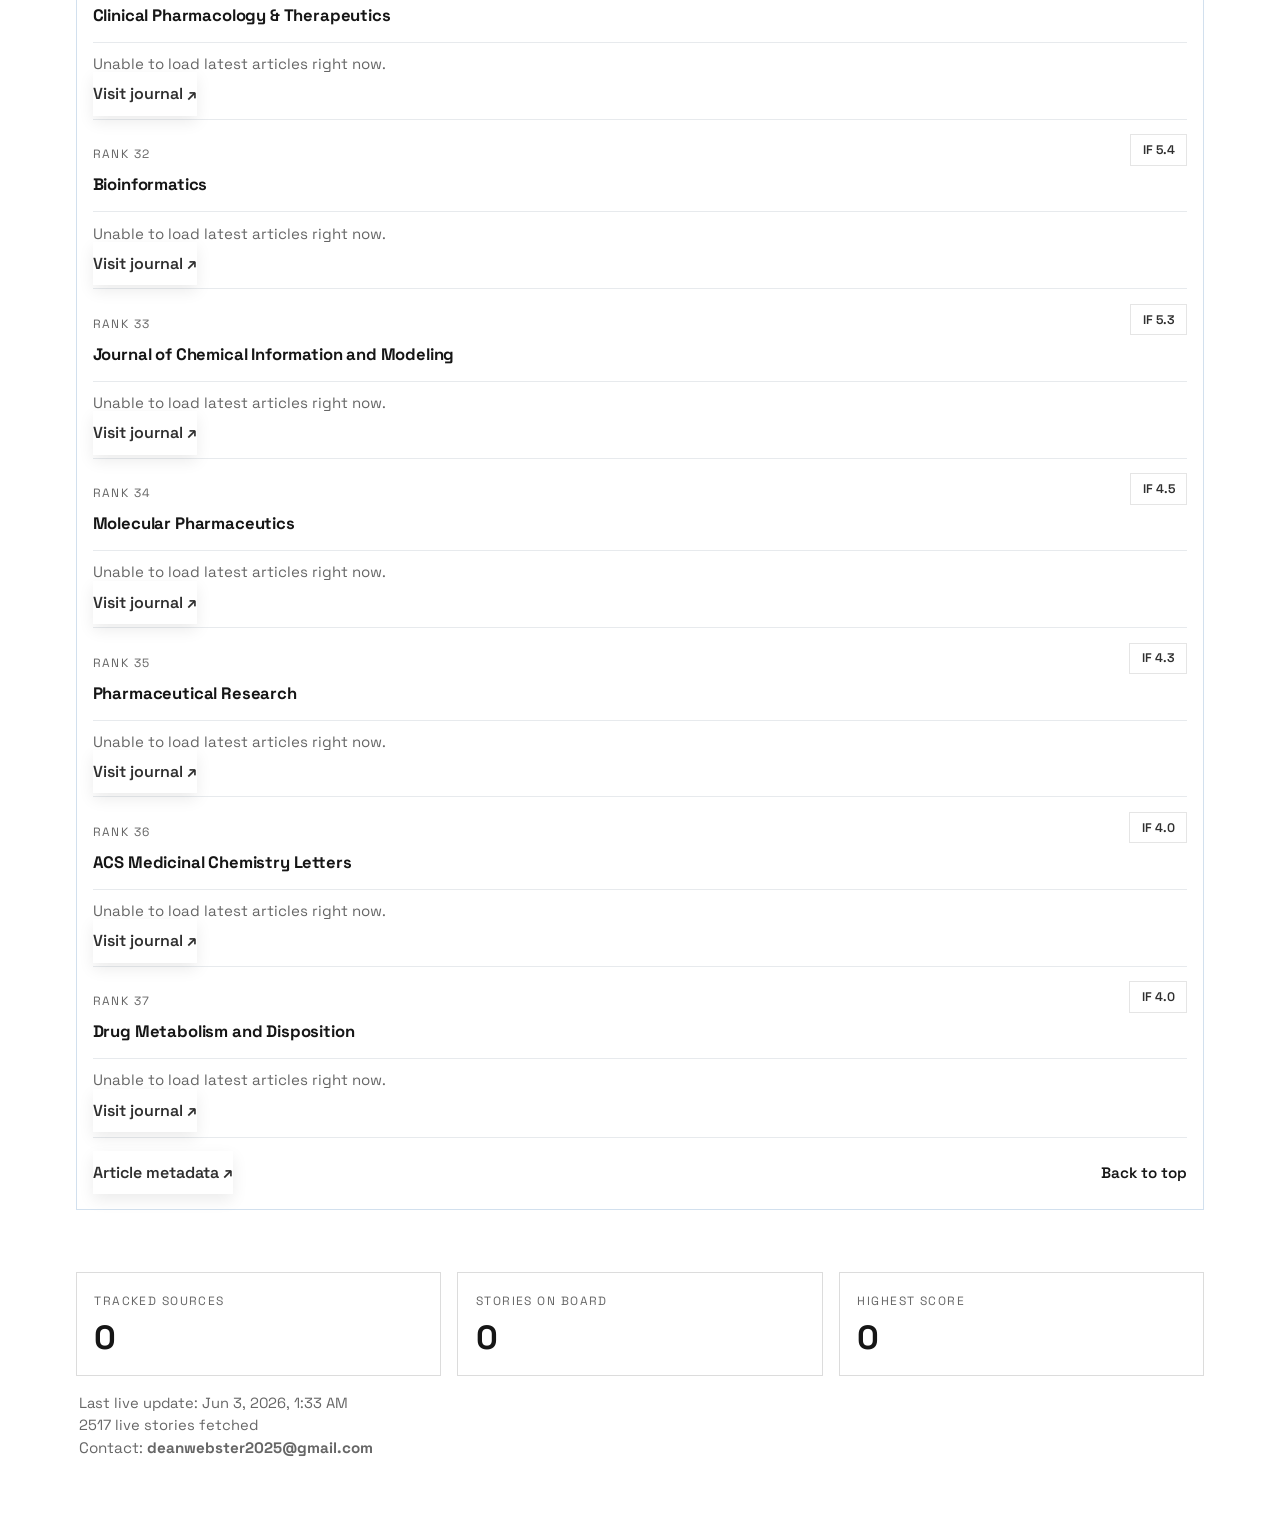
==== commit 4c016f6d: "Update: modified app files and data" ====
--- a/board.html
+++ b/board.html
@@ -8,7 +8,7 @@
   <link rel="preconnect" href="https://fonts.googleapis.com">
   <link rel="preconnect" href="https://fonts.gstatic.com" crossorigin>
   <link href="https://fonts.googleapis.com/css2?family=Space+Grotesk:wght@400;500;700&family=Source+Serif+4:wght@400;600&display=swap" rel="stylesheet">
-  <link rel="stylesheet" href="styles.css?v=20260530-board-filters">
+  <link rel="stylesheet" href="styles.css?v=20260603-journal-tab-board">
 </head>
 <body data-page="board">
   <div class="background-orb orb-a"></div>
@@ -114,10 +114,11 @@
       <ul class="portal-story-list"></ul>
       <div class="portal-board-footer">
         <a class="source-link portal-board-link" target="_blank" rel="noreferrer">Visit source</a>
+        <button class="portal-back-top-button" type="button">Back to top</button>
       </div>
     </article>
   </template>
 
-  <script src="app.js?v=20260530-editorial-output-3" defer></script>
+  <script src="app.js?v=20260603-journal-tab-board" defer></script>
 </body>
 </html>
--- a/styles.css
+++ b/styles.css
@@ -443,6 +443,45 @@
   gap: 0.7rem;
 }
 
+
+.journal-source-panel .portal-window-badge {
+  border-radius: 0;
+  background: rgba(255, 255, 255, 0.62);
+}
+
+.journal-group-list {
+  display: grid;
+  gap: 0.9rem;
+  margin-top: 1rem;
+}
+
+.journal-group {
+  border-top: 1px solid rgba(28, 48, 77, 0.1);
+  padding-top: 0.9rem;
+}
+
+.journal-group:first-child {
+  border-top: 0;
+  padding-top: 0;
+}
+
+.journal-group-head h4 {
+  margin: 0.15rem 0 0;
+  font-size: 1.04rem;
+  letter-spacing: -0.01em;
+}
+
+.journal-group-footer {
+  margin-top: 0.65rem;
+}
+
+.journal-story-status {
+  border-top: 1px solid rgba(28, 48, 77, 0.1);
+  color: var(--muted);
+  font-size: 0.94rem;
+  list-style: none;
+  padding-top: 0.7rem;
+}
 .workspace-tab-panels {
   display: grid;
   gap: 1rem;
@@ -514,7 +553,23 @@
   padding-top: 0.8rem;
   border-top: 1px solid rgba(28, 48, 77, 0.1);
   display: flex;
-  justify-content: flex-start;
+  align-items: center;
+  justify-content: space-between;
+  gap: 1rem;
+}
+
+.portal-back-top-button {
+  appearance: none;
+  border: 0;
+  background: transparent;
+  color: var(--ink);
+  cursor: pointer;
+  font: 600 0.95rem/1 "Space Grotesk", sans-serif;
+  padding: 0;
+}
+
+.portal-back-top-button:hover {
+  text-decoration: underline;
 }
 
 .strategy-grid article,
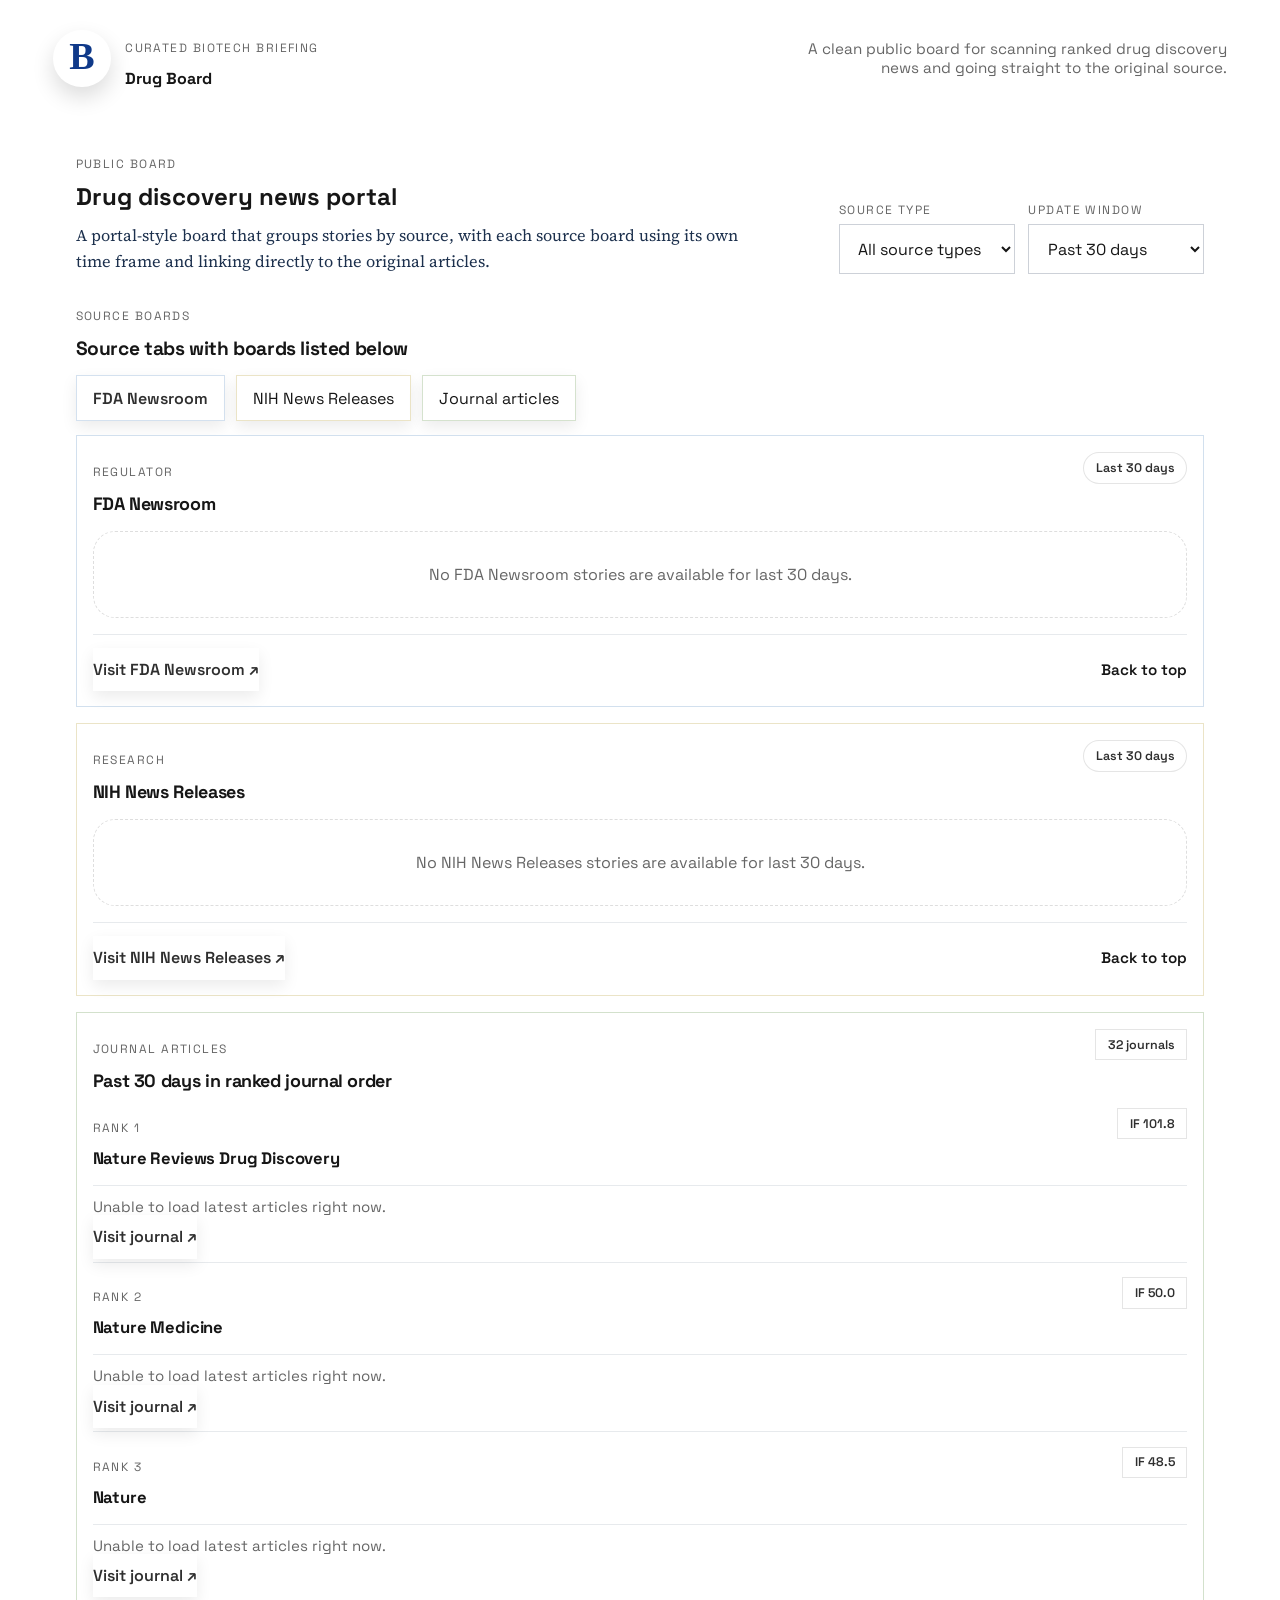
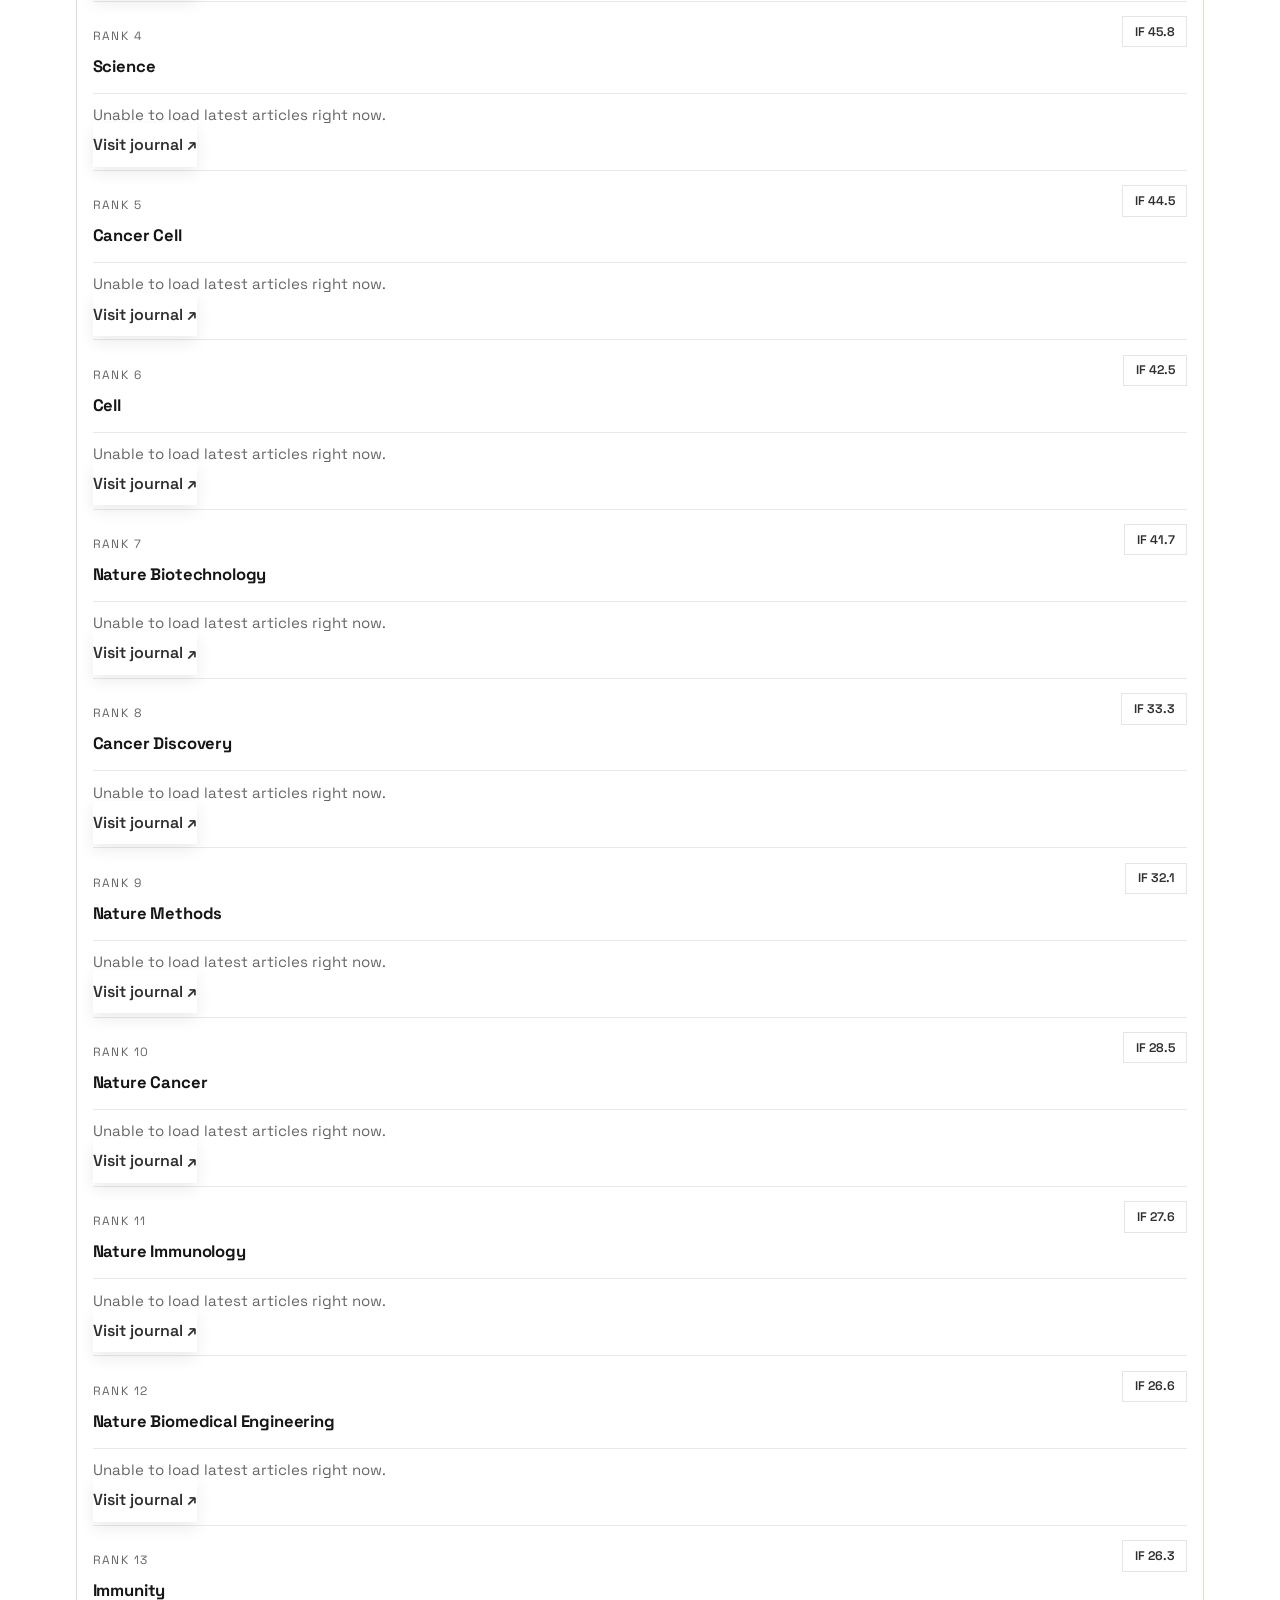
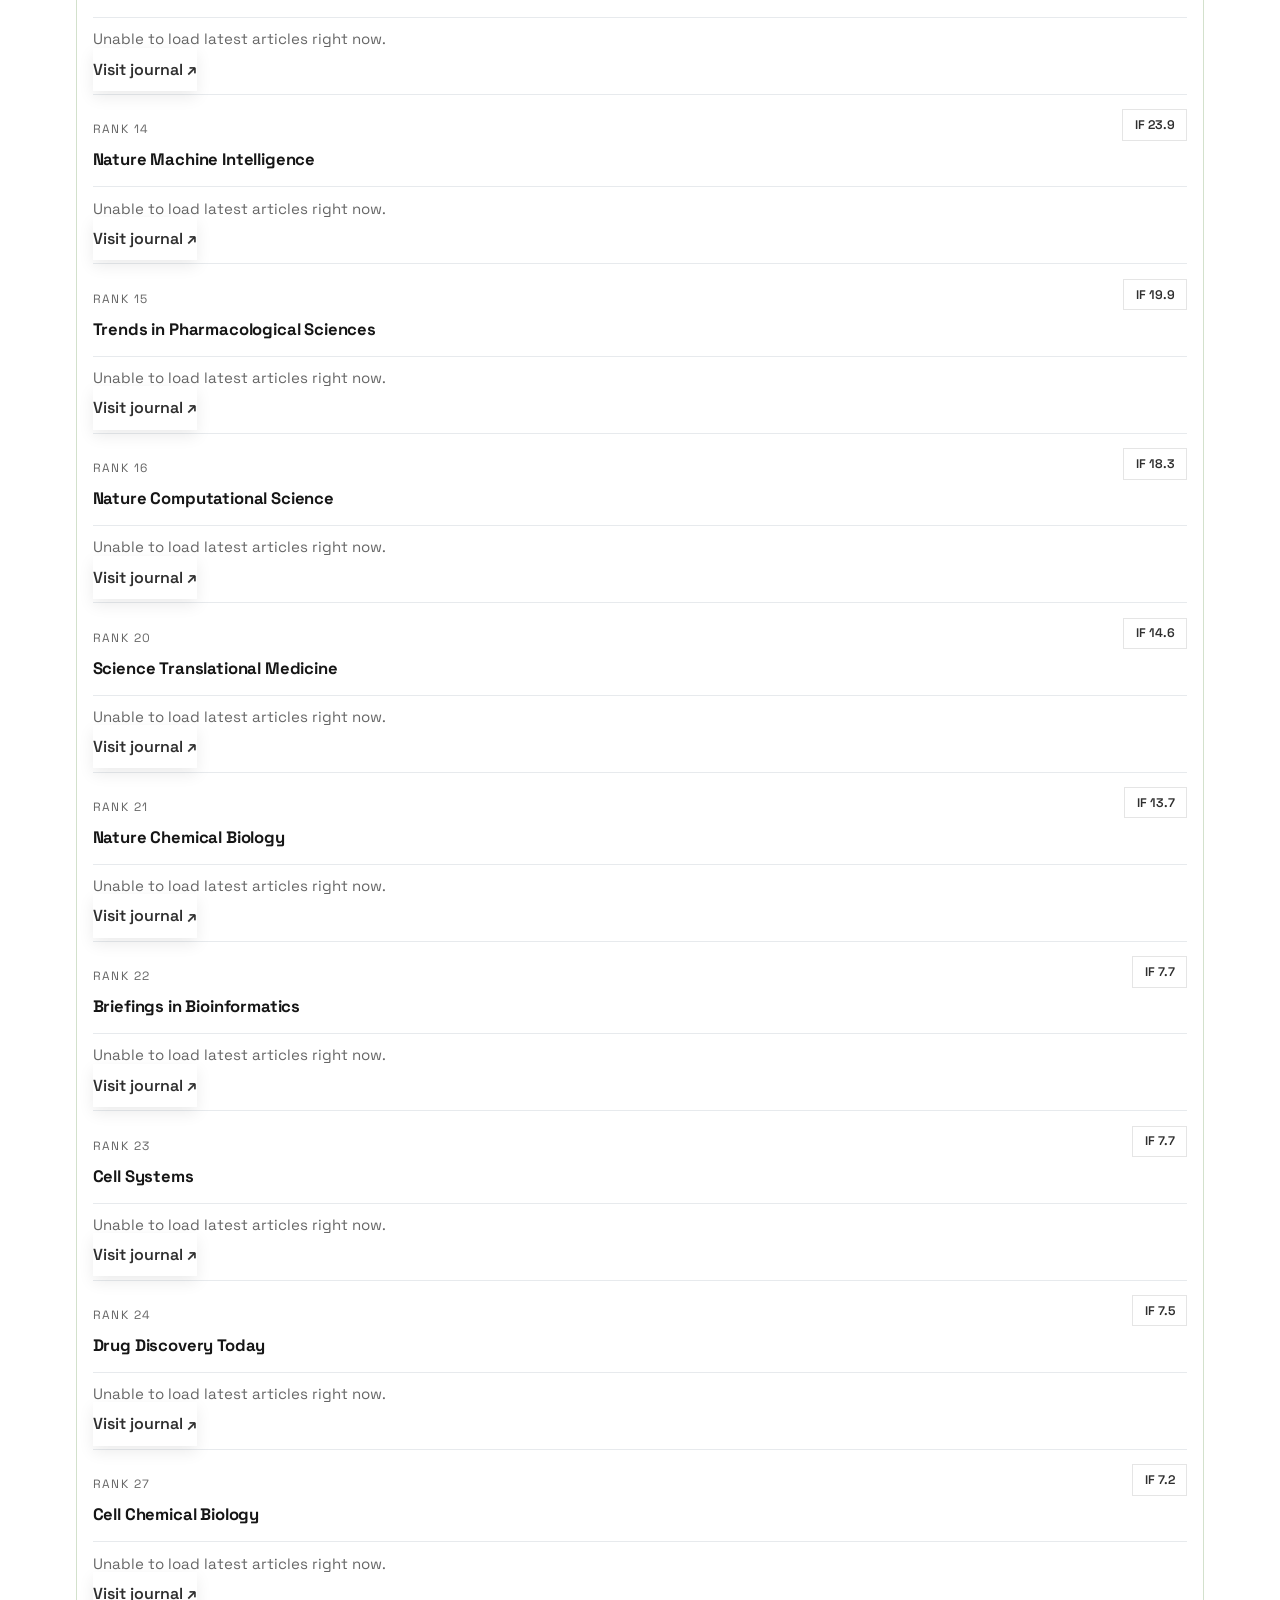
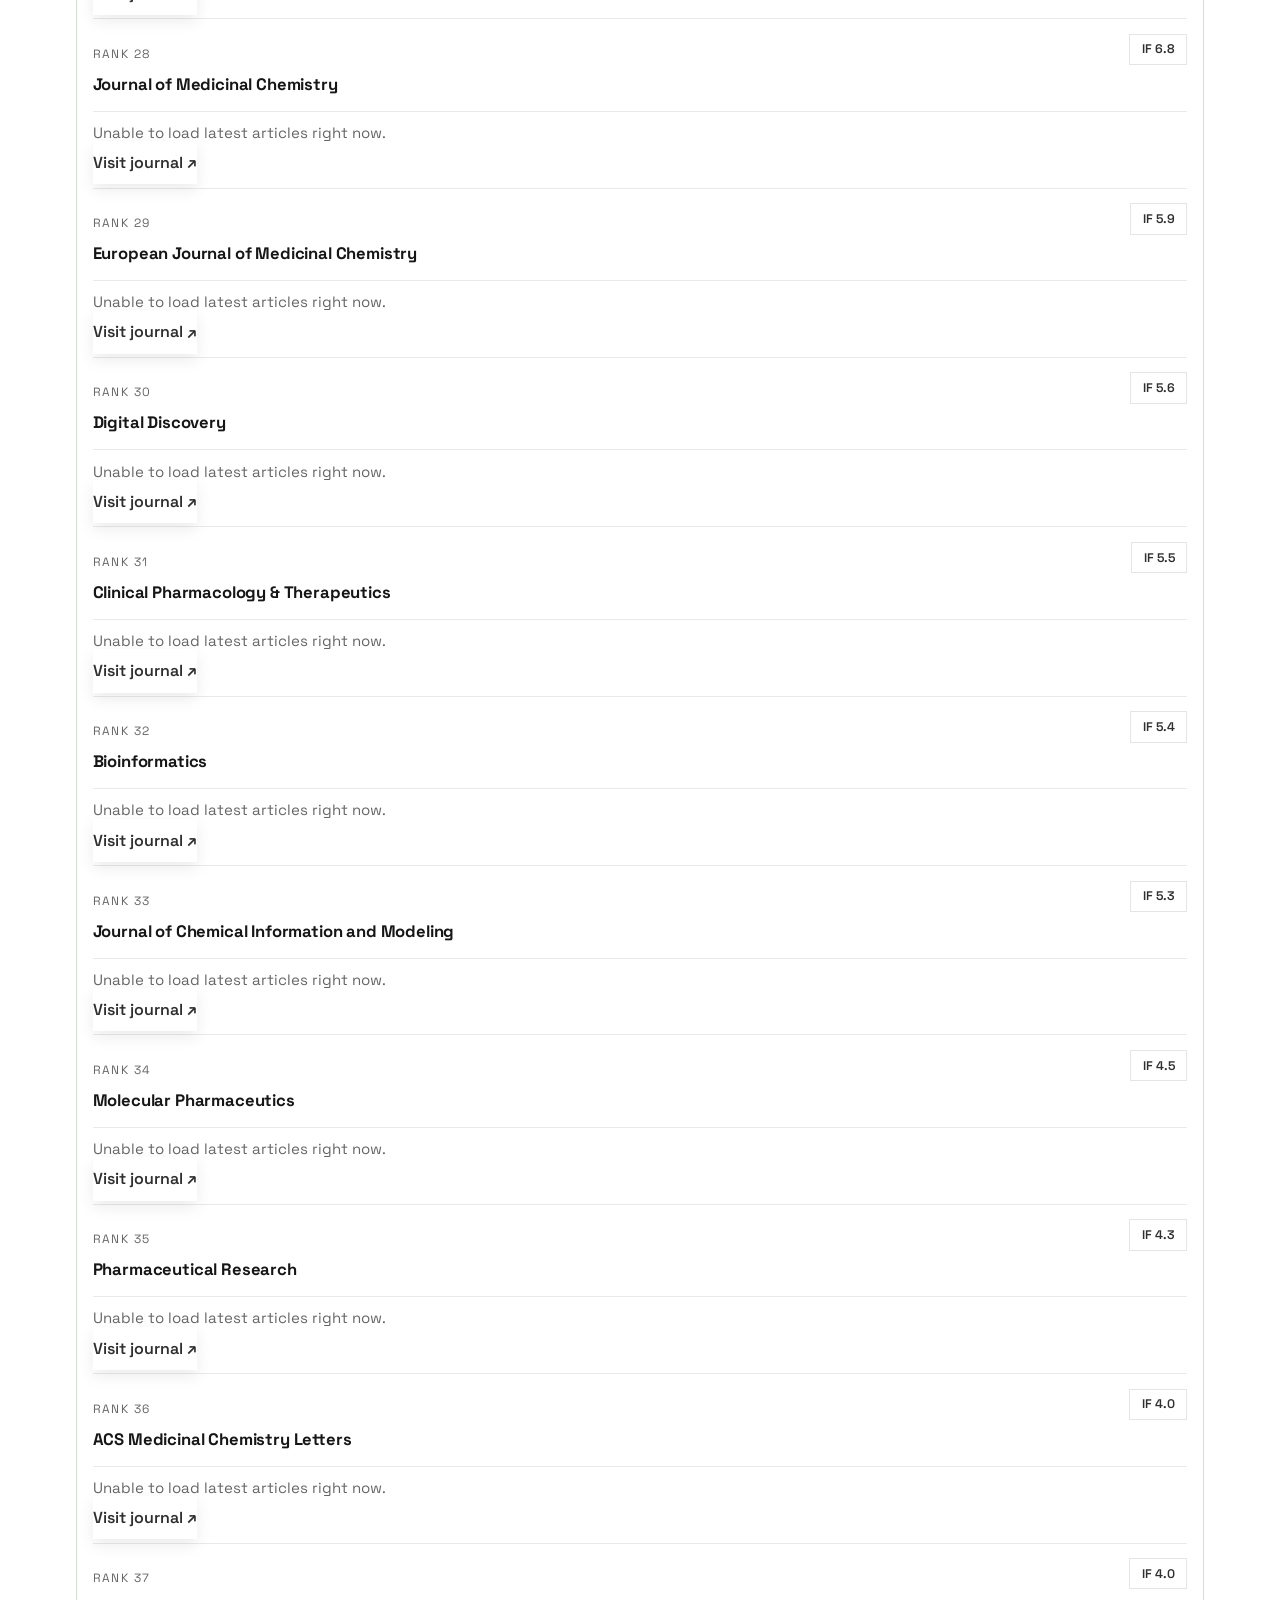
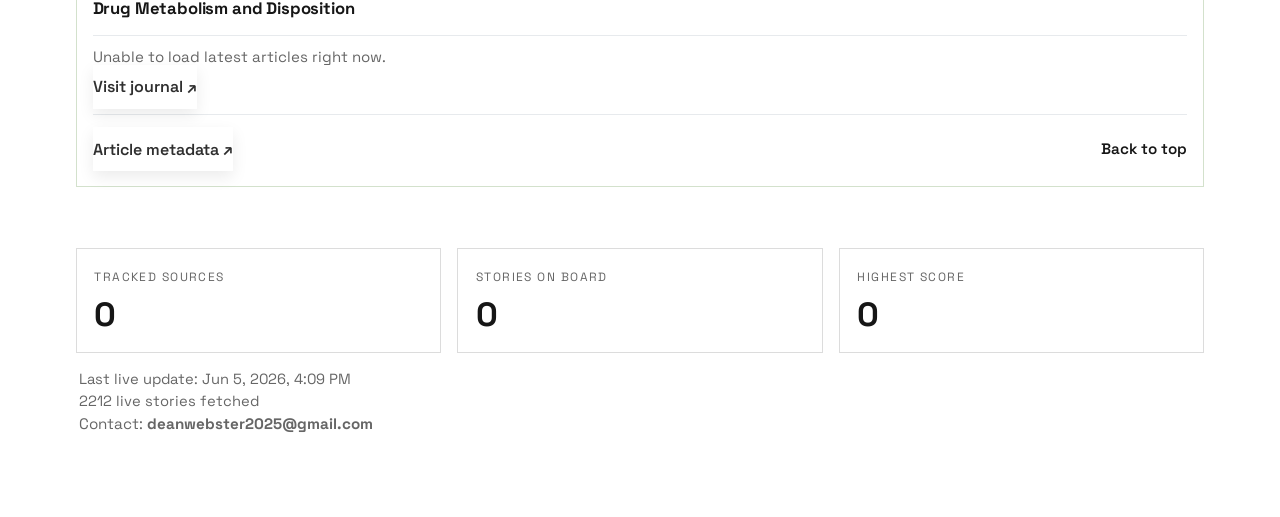
==== commit e73322f5: "Keep FDA and NIH tabs visible" ====
--- a/board.html
+++ b/board.html
@@ -119,6 +119,6 @@
     </article>
   </template>
 
-  <script src="app.js?v=20260603-journal-tab-board" defer></script>
+  <script src="app.js?v=20260606-permanent-fda-nih-tabs" defer></script>
 </body>
 </html>
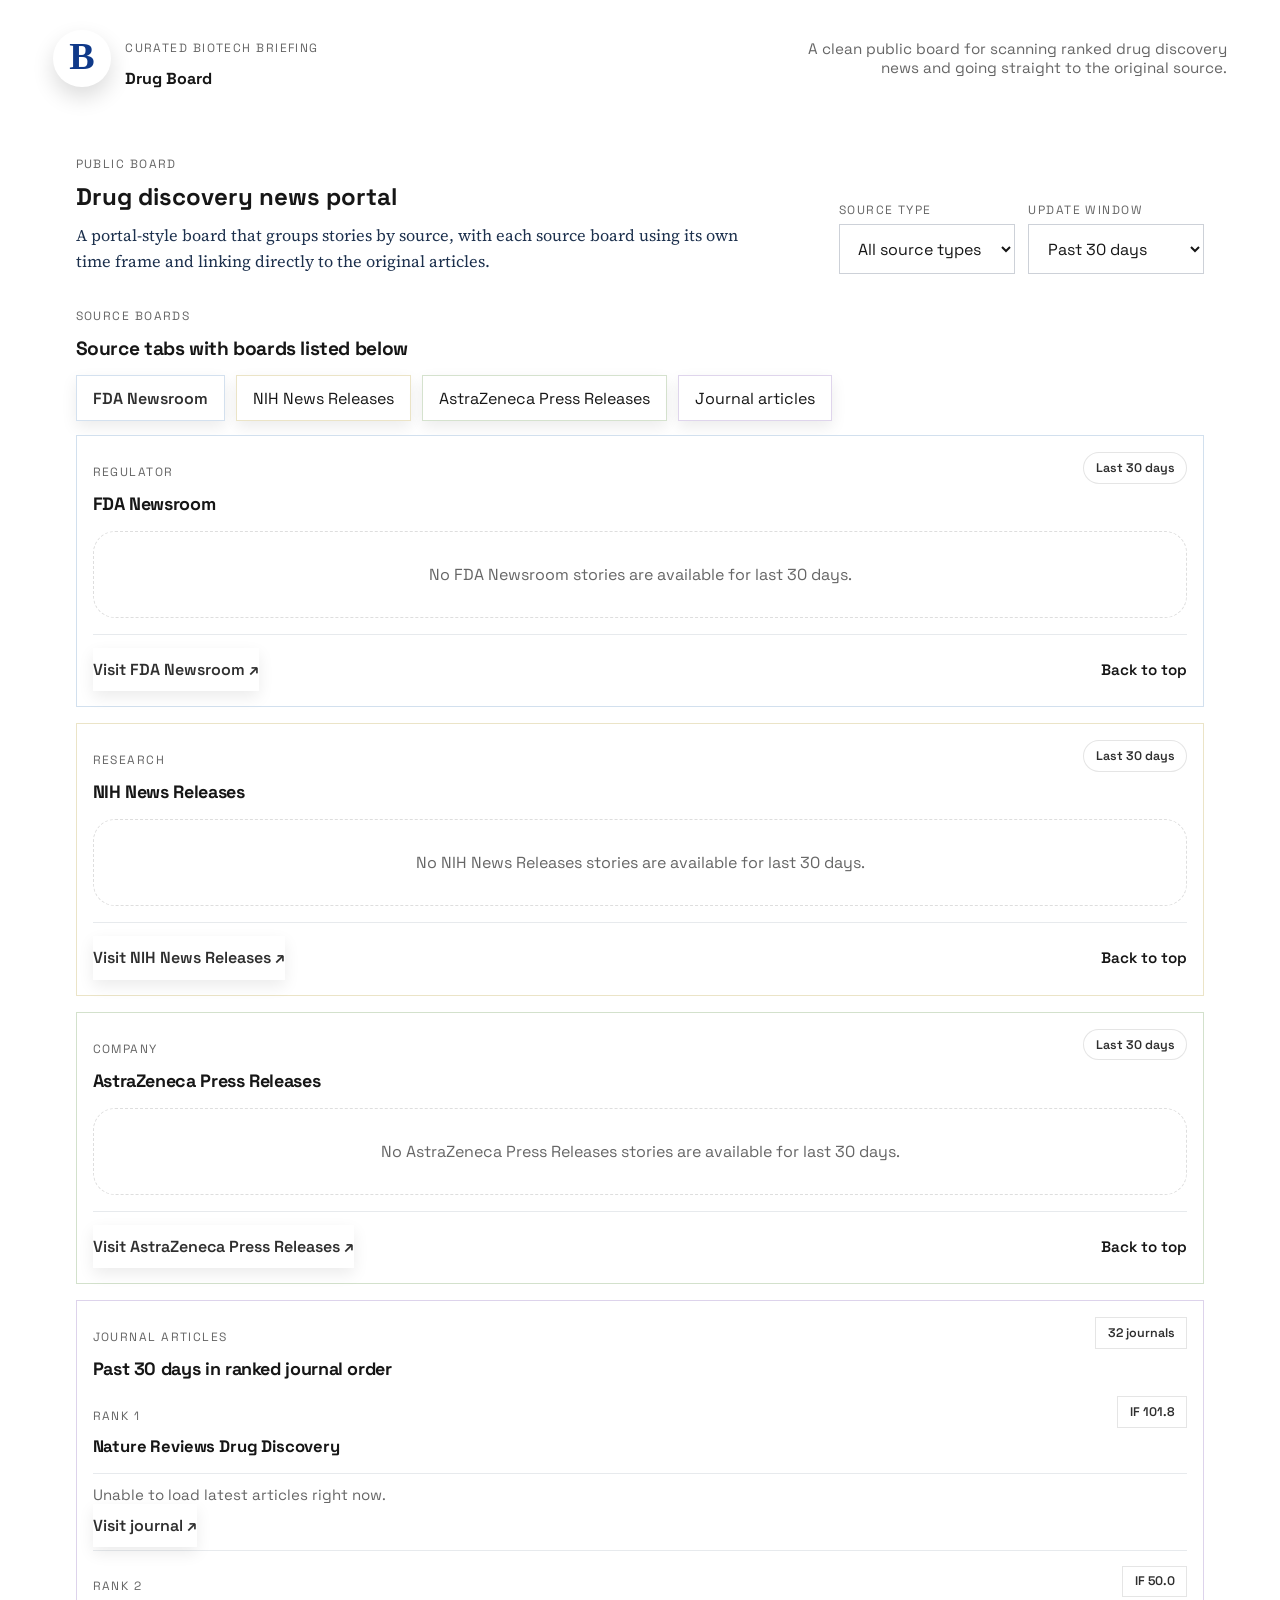
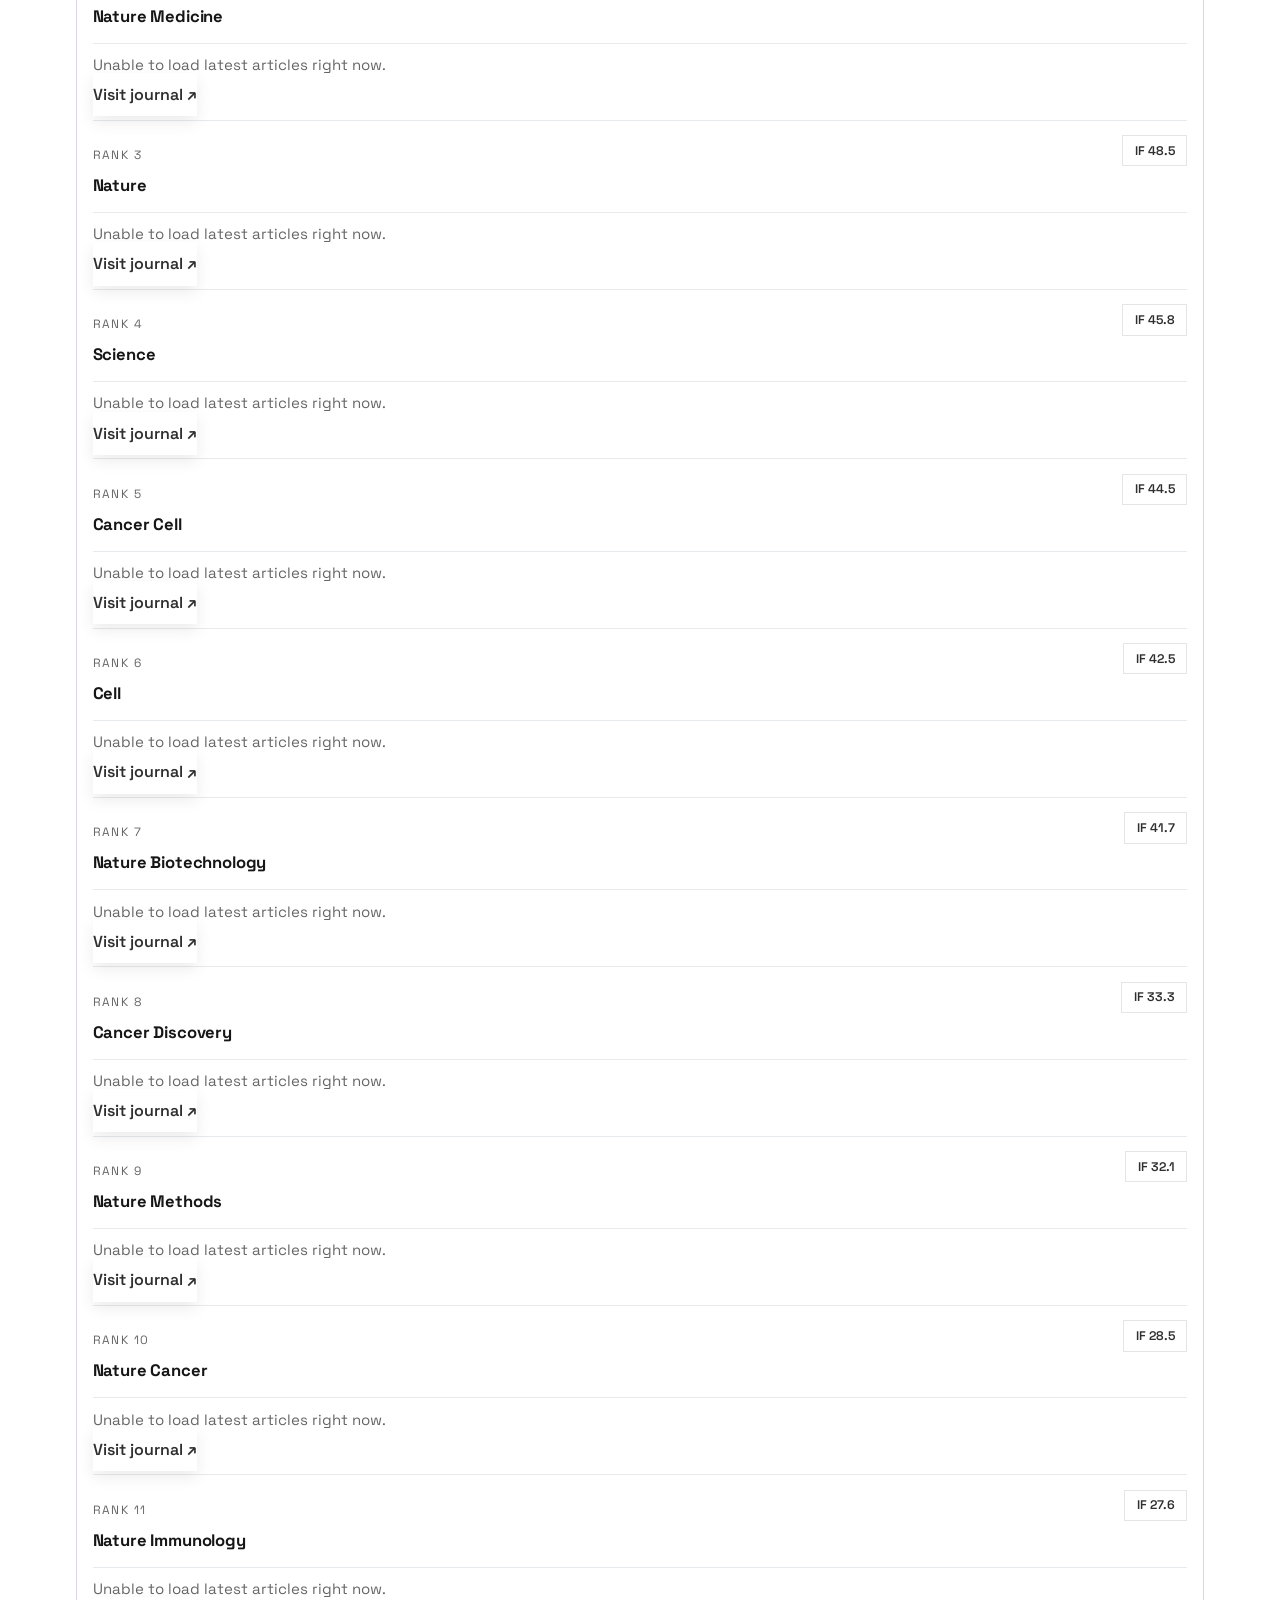
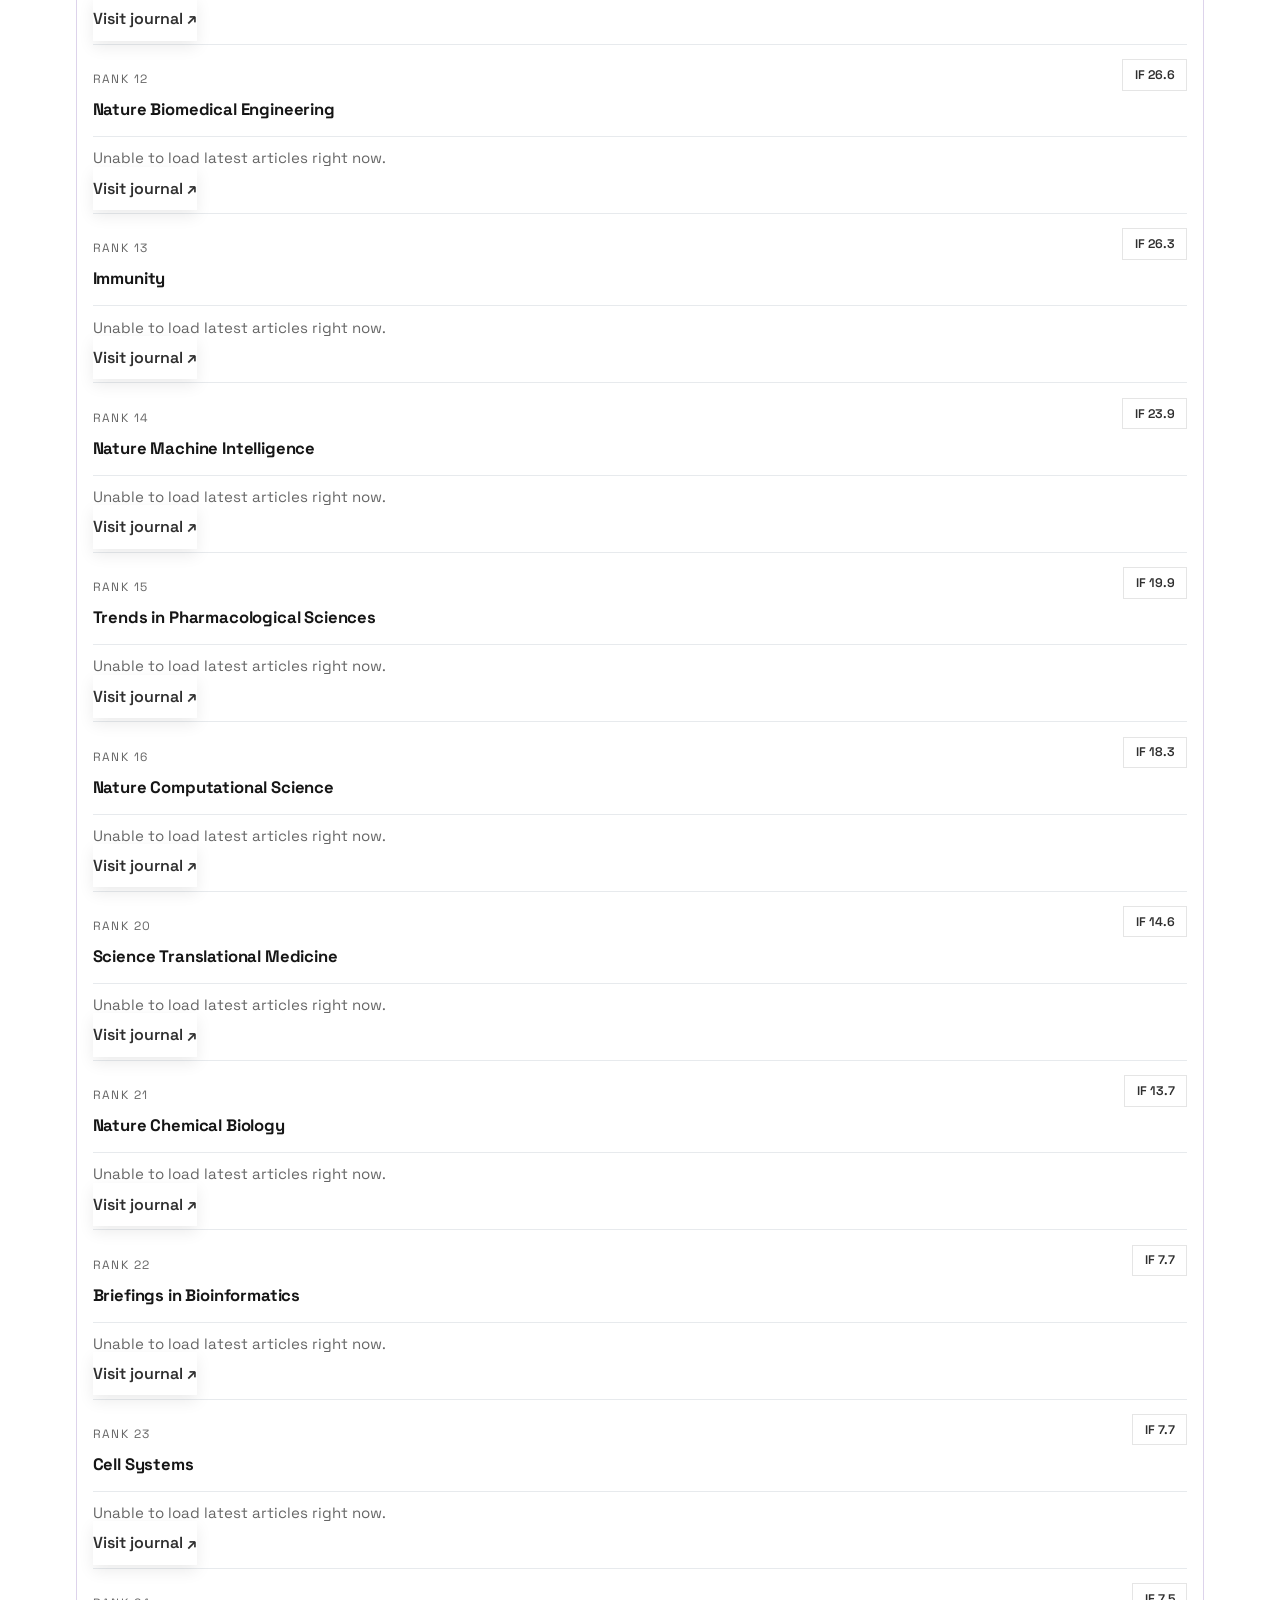
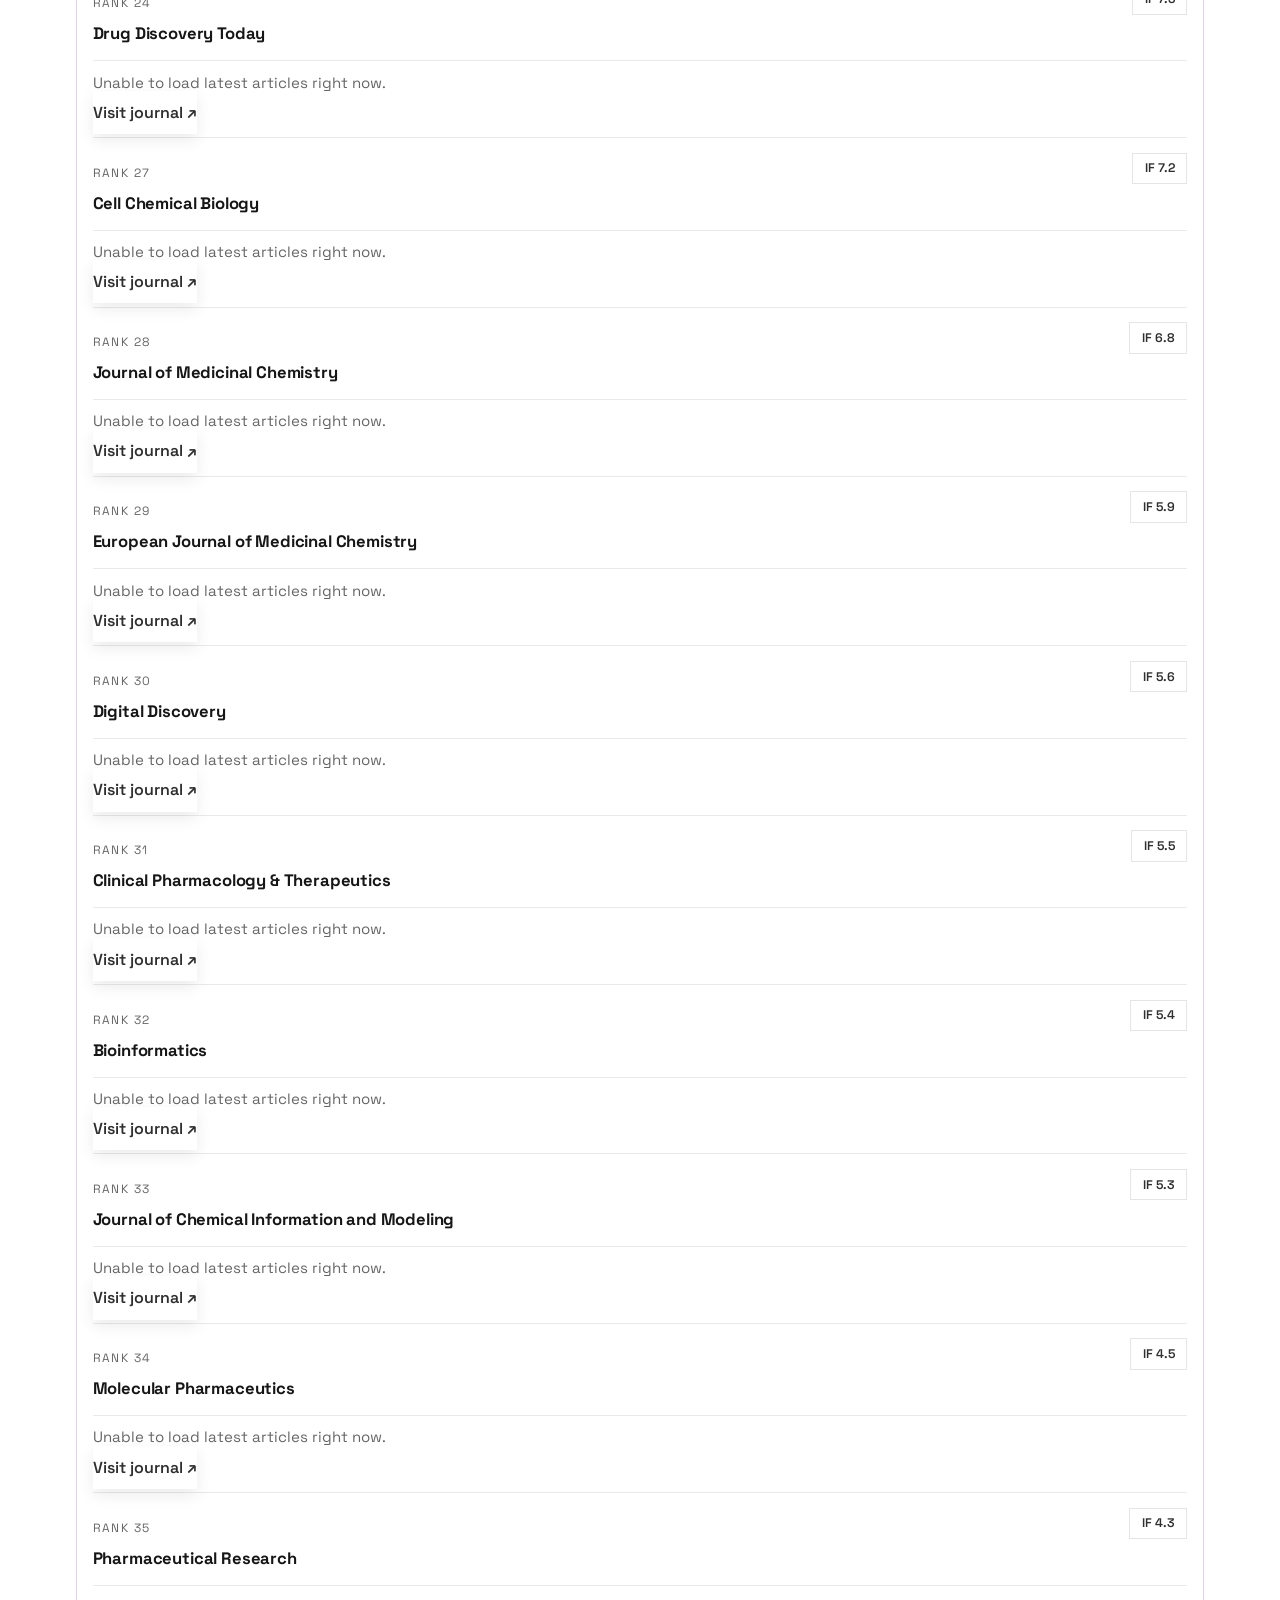
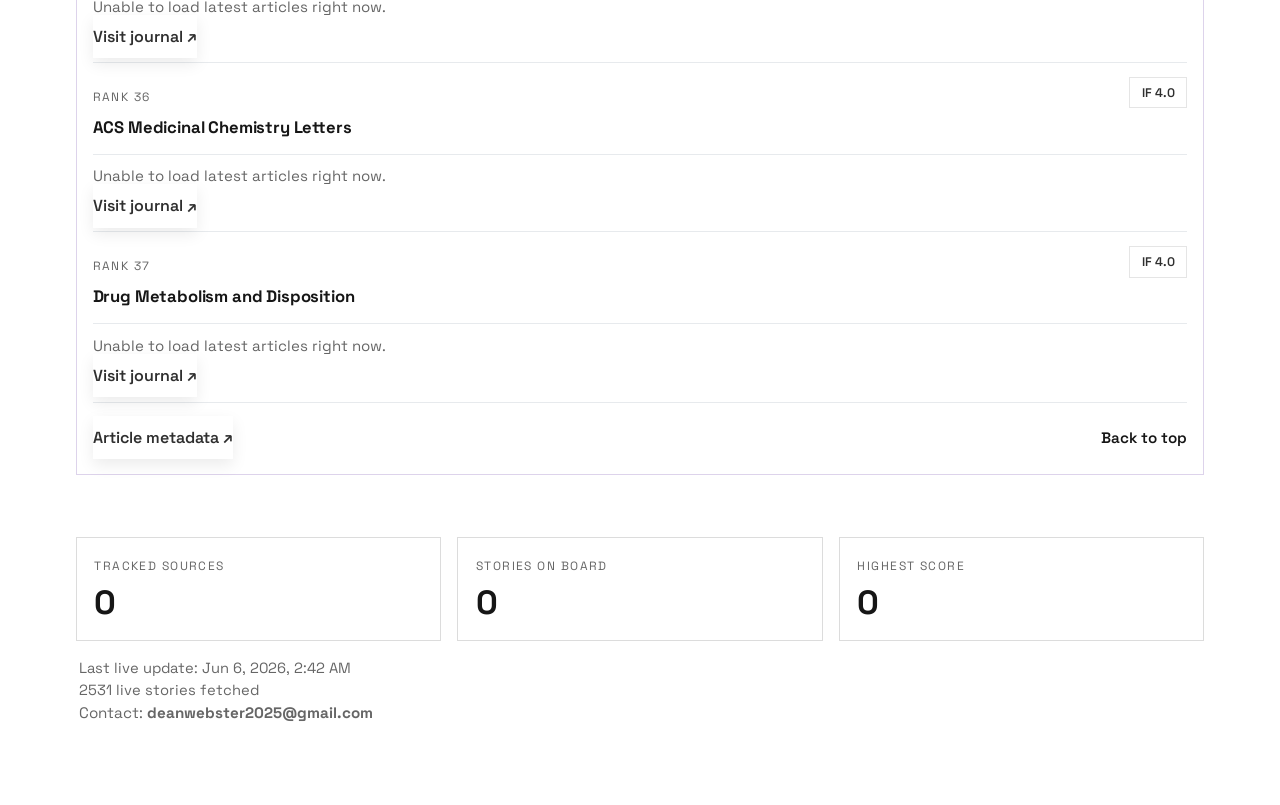
==== commit 34ecce98: "Pin AstraZeneca board with primary sources" ====
--- a/board.html
+++ b/board.html
@@ -119,6 +119,6 @@
     </article>
   </template>
 
-  <script src="app.js?v=20260606-permanent-fda-nih-tabs" defer></script>
+  <script src="app.js?v=20260606-primary-source-tabs" defer></script>
 </body>
 </html>
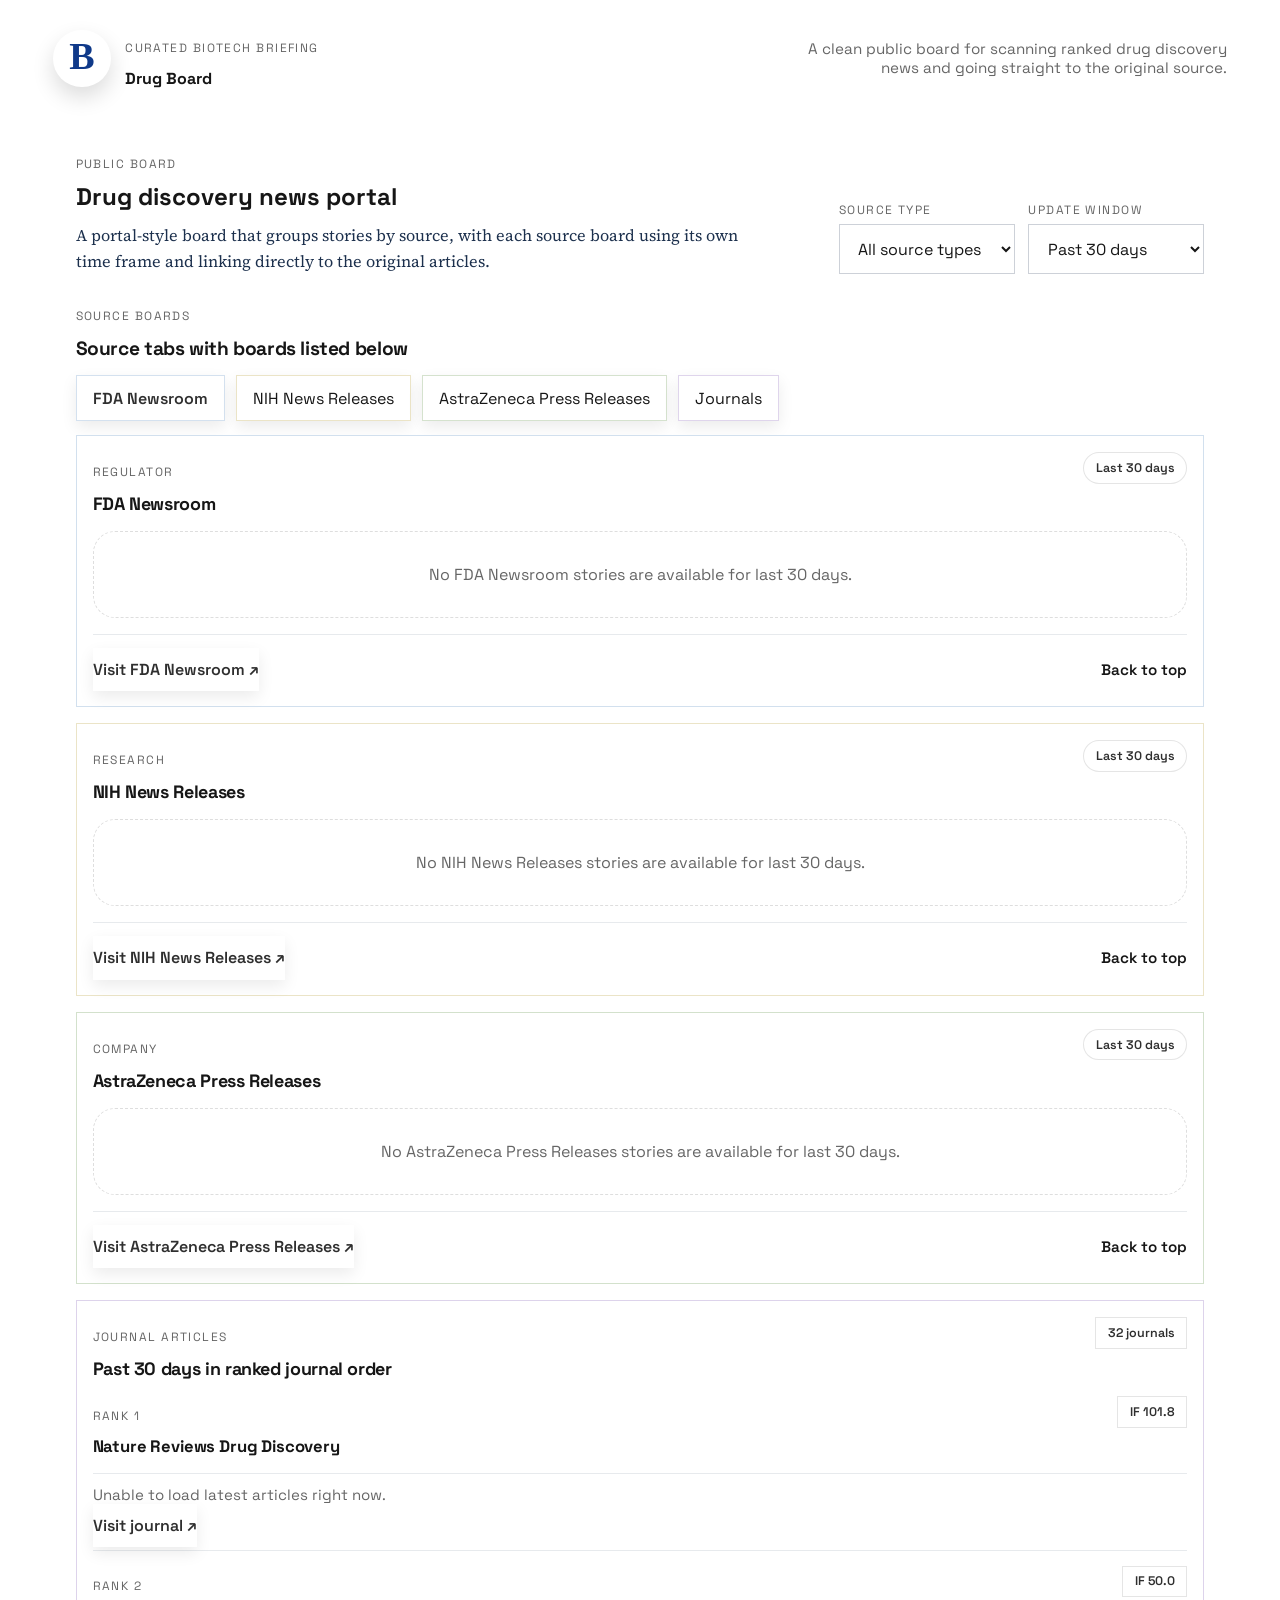
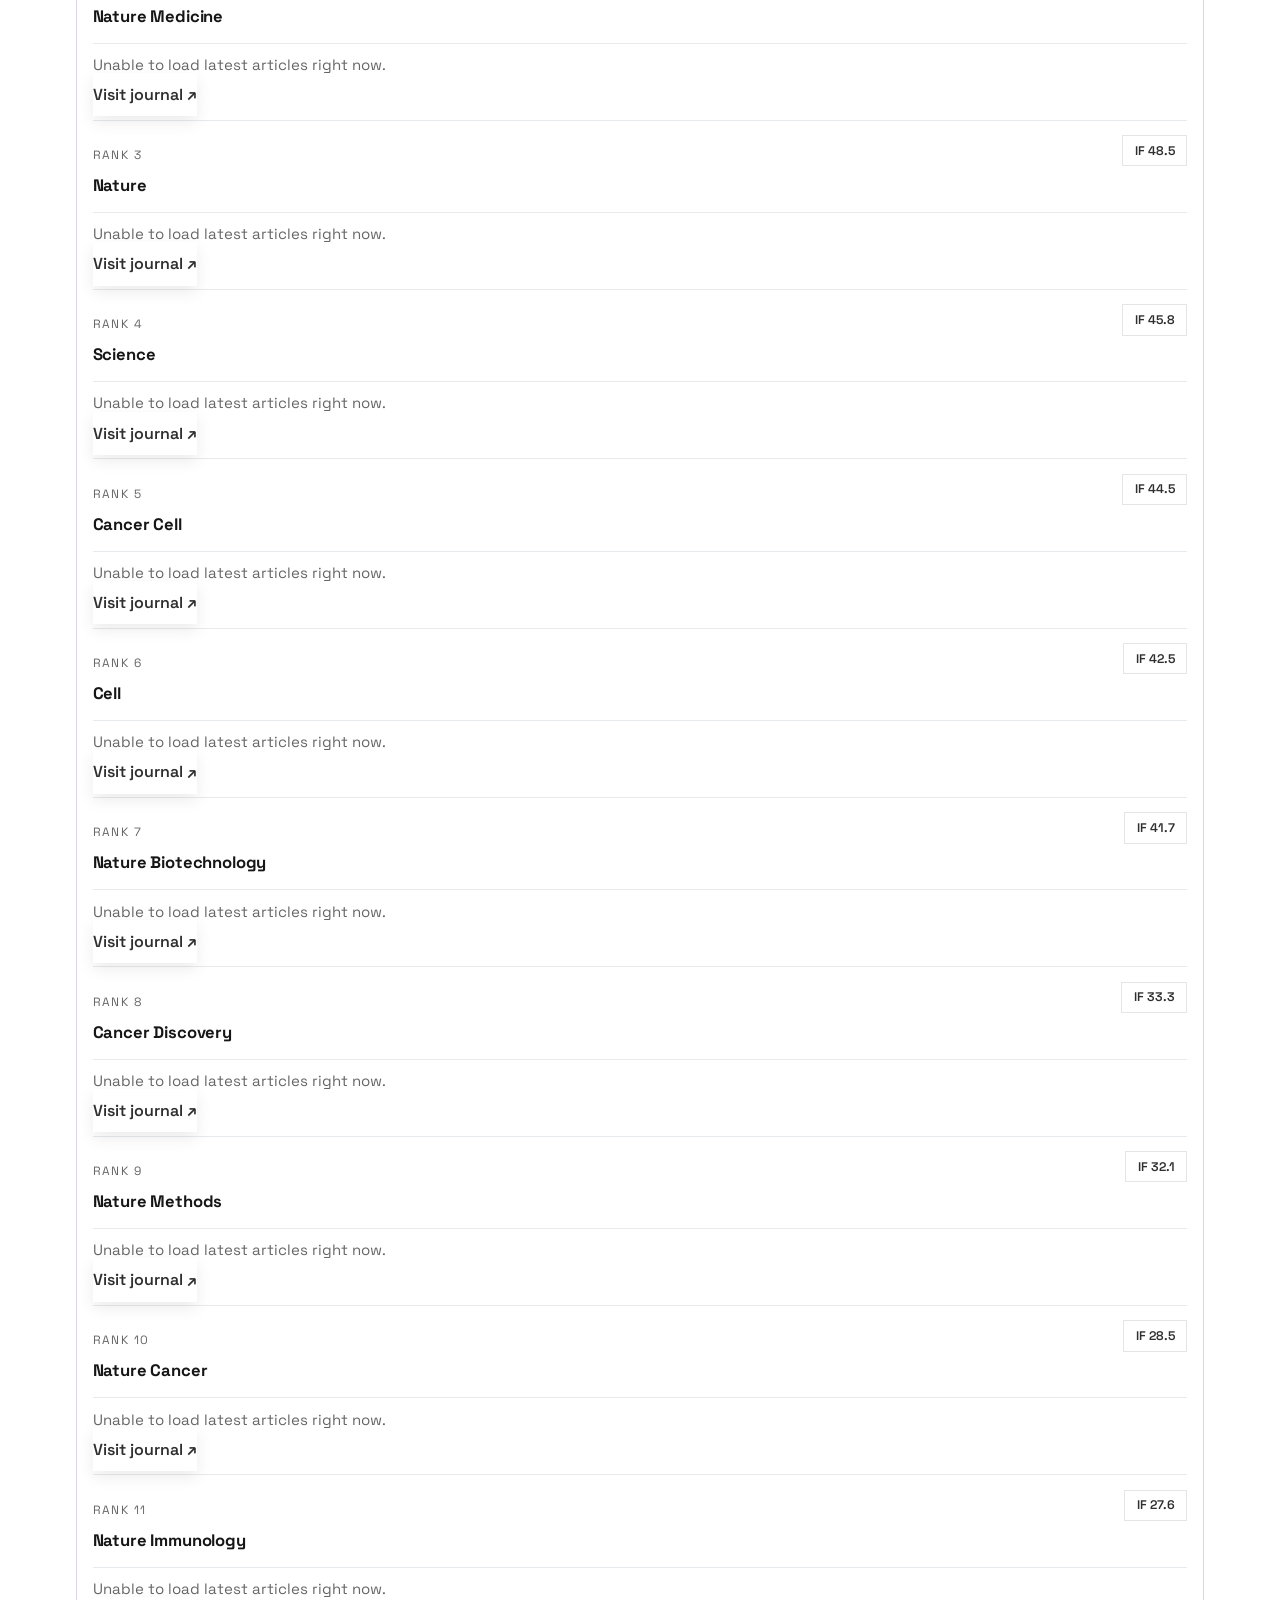
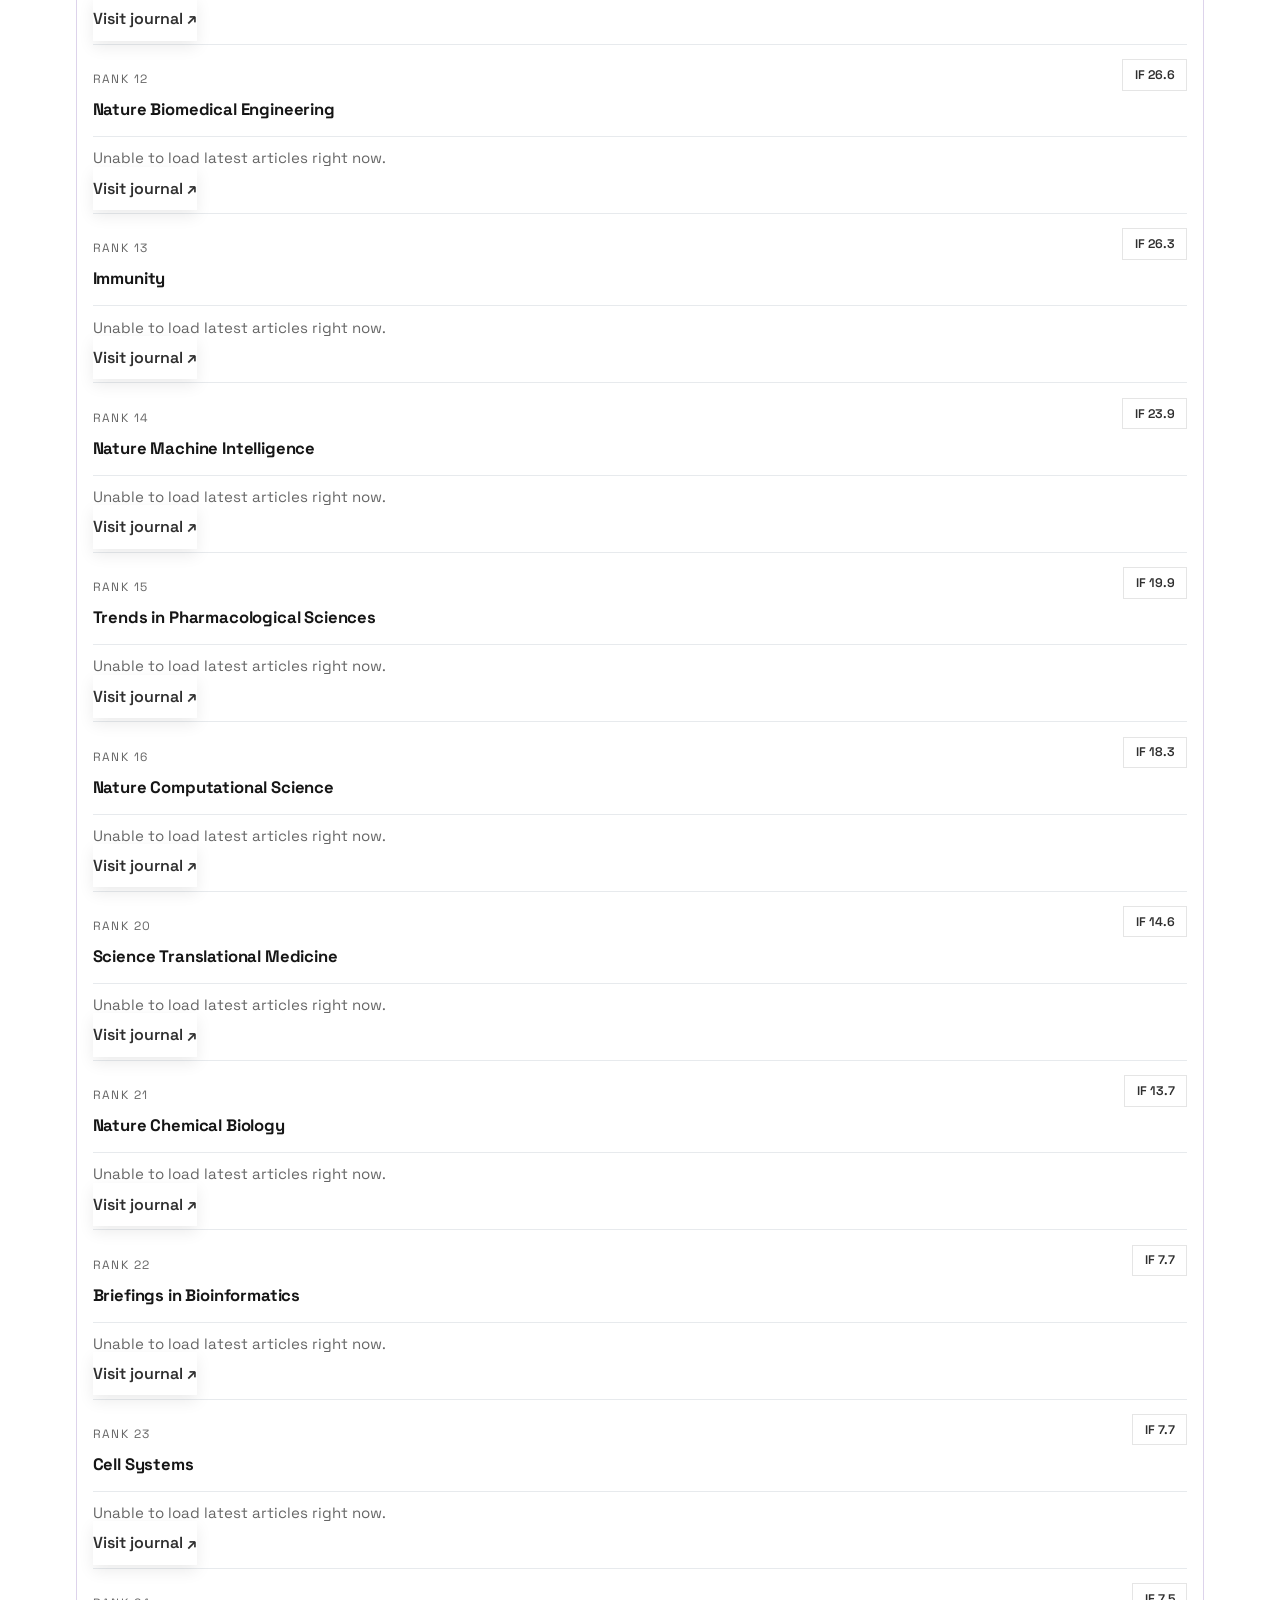
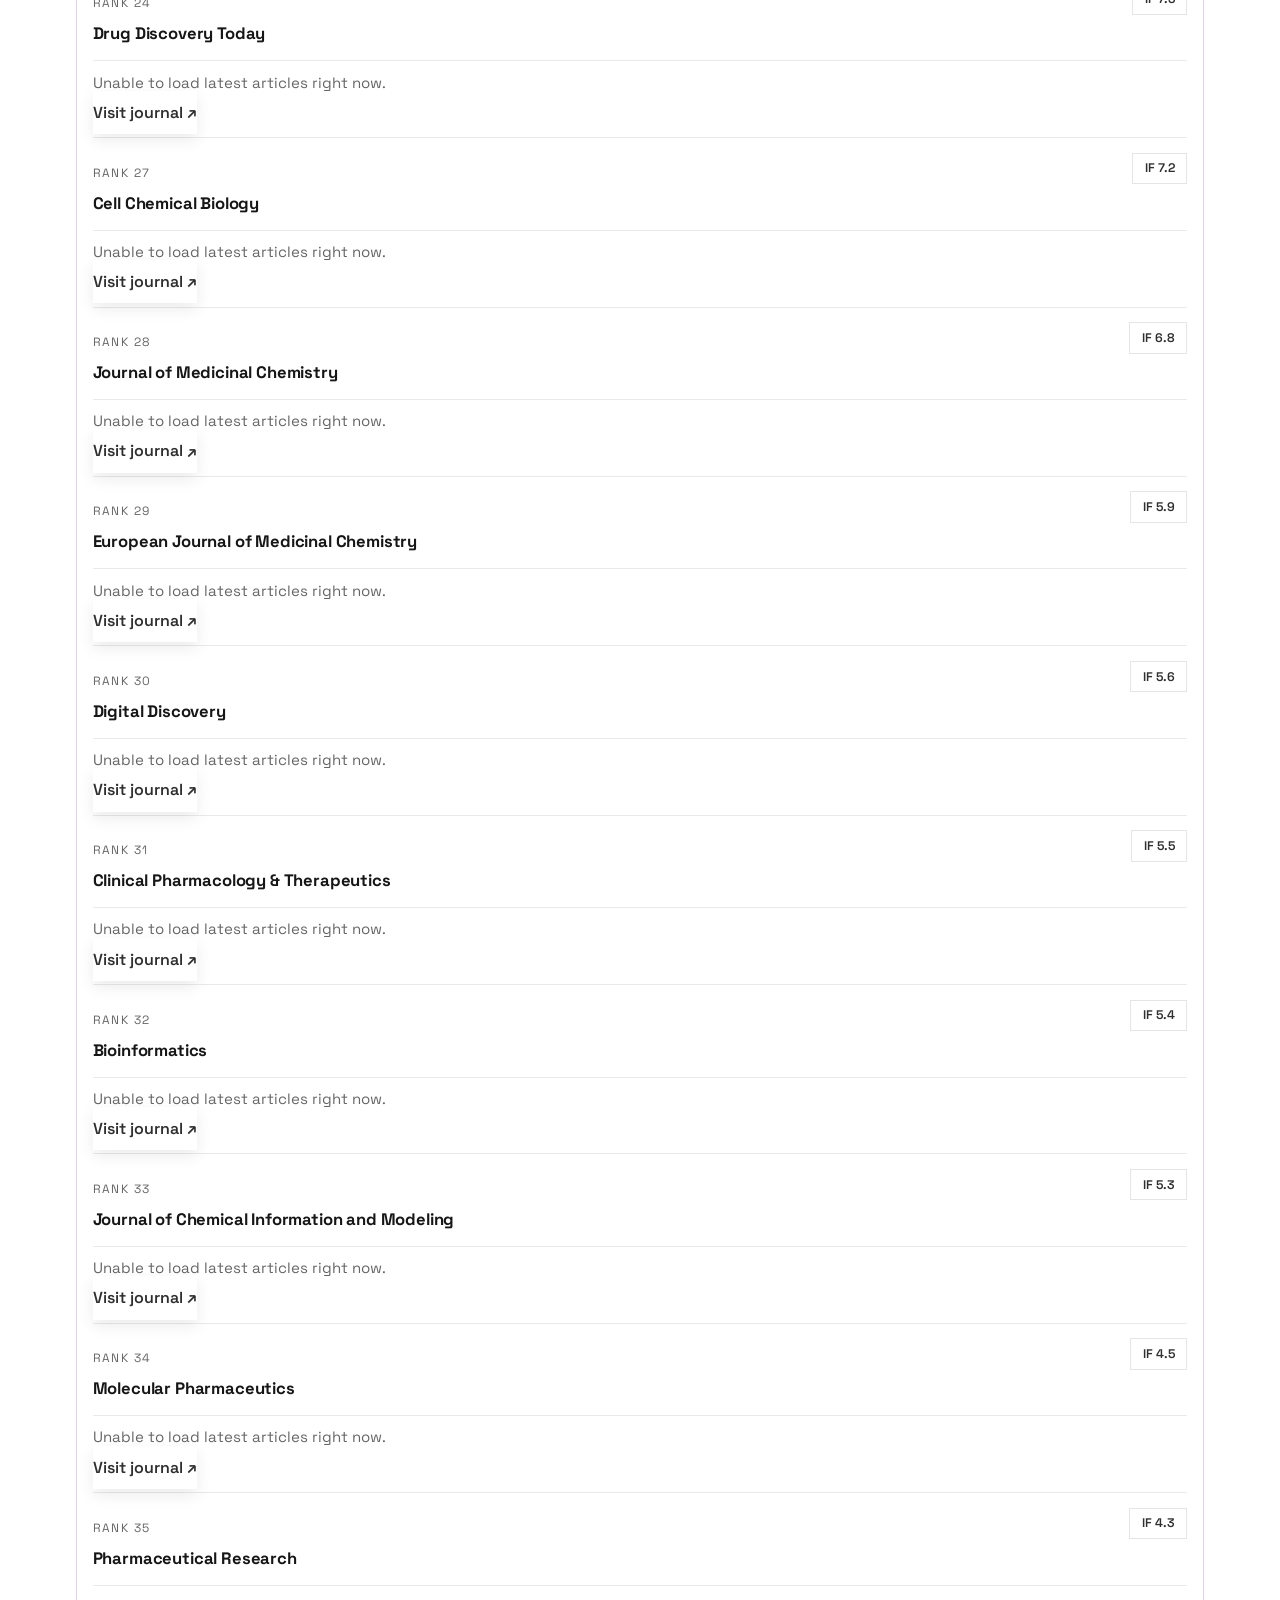
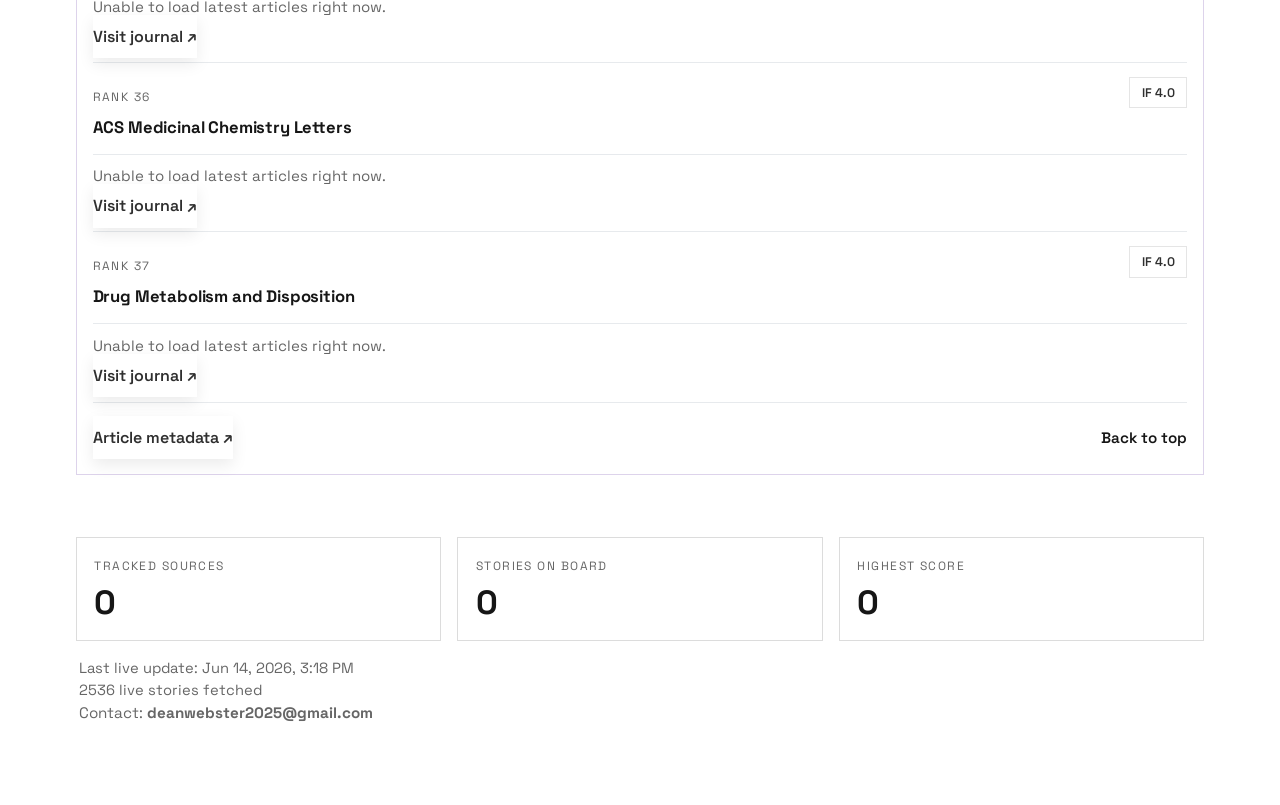
==== commit 275b8756: "Fix journal updates and source tab ordering" ====
--- a/board.html
+++ b/board.html
@@ -119,6 +119,6 @@
     </article>
   </template>
 
-  <script src="app.js?v=20260606-primary-source-tabs" defer></script>
+  <script src="app.js?v=20260615-four-group-single-journal-tab" defer></script>
 </body>
 </html>
